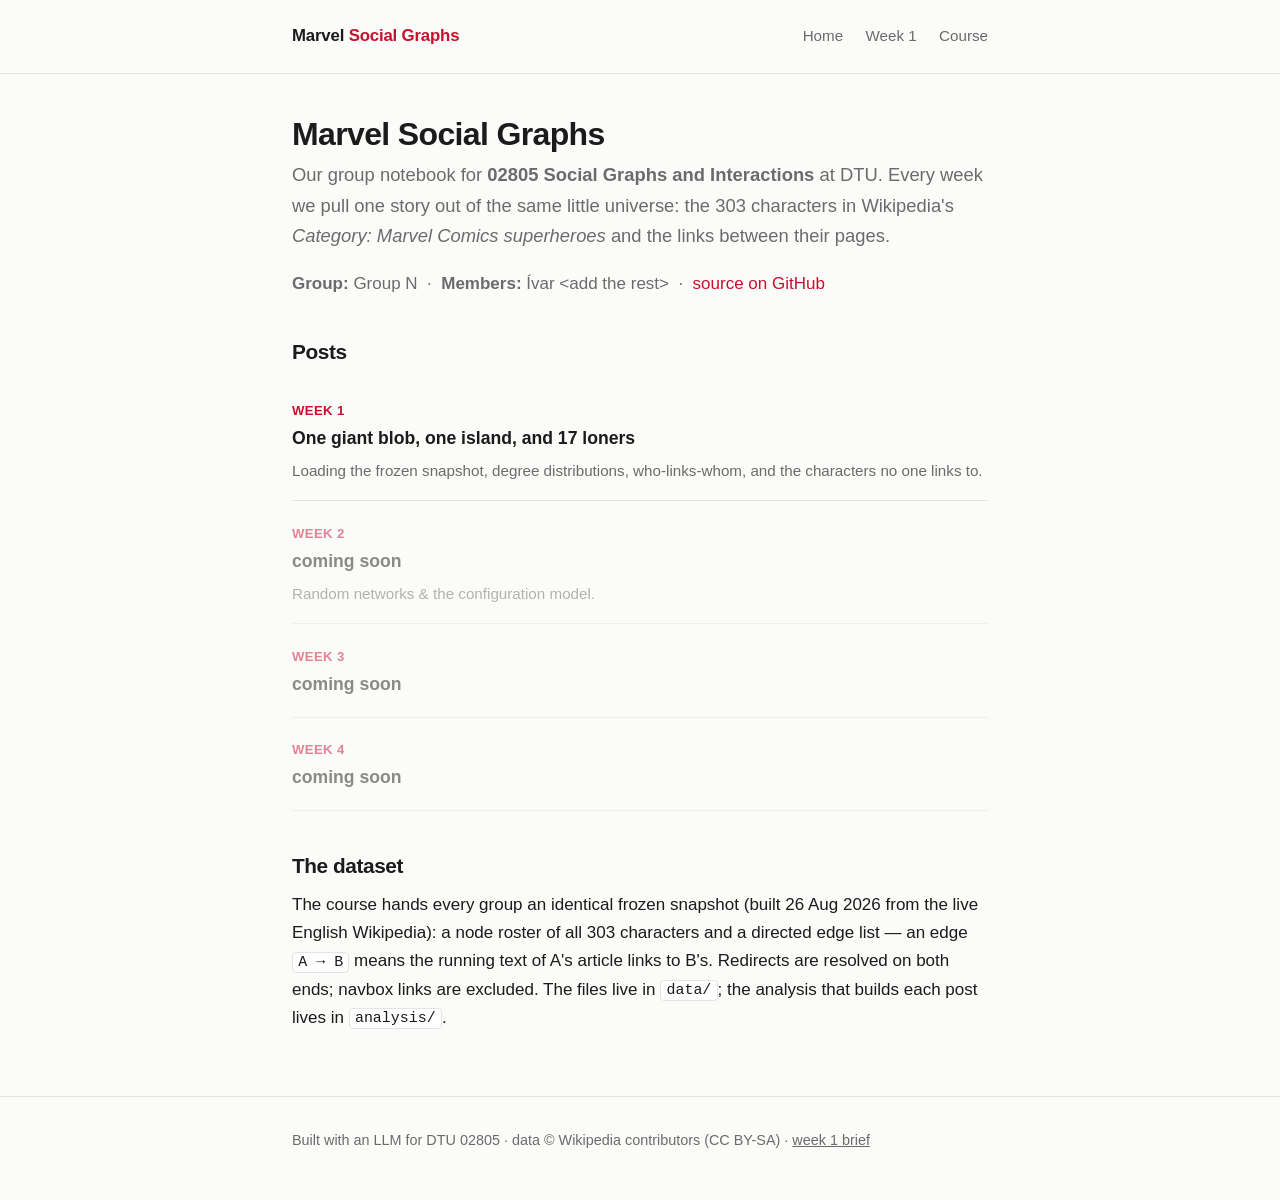
==== index.html @ 3dbd542e "Week 1: bootstrap the group site + first post Static site (plain HTML/CSS, .nojekyll) for DTU 02805." ====
<!doctype html>
<html lang="en">
<head>
<meta charset="utf-8">
<meta name="viewport" content="width=device-width, initial-scale=1">
<title>Marvel Social Graphs — 02805</title>
<meta name="description" content="A group notebook for DTU 02805 Social Graphs and Interactions — mining the Marvel Wikipedia network, one week at a time.">
<link rel="stylesheet" href="assets/style.css">
</head>
<body>

<!-- ===================== EDIT THIS BLOCK ===================== -->
<!-- Put your real group name and members here. It shows on every page via the header brand + the box below. -->
<header class="site">
  <div class="wrap">
    <a class="brand" href="index.html">Marvel <span>Social Graphs</span></a>
    <nav>
      <a href="index.html">Home</a>
      <a href="posts/week1.html">Week 1</a>
      <a href="https://sunelehmann.com/socialgraphs2026-web/">Course</a>
    </nav>
  </div>
</header>

<main class="wrap">
  <h1>Marvel Social Graphs</h1>
  <p class="lede">Our group notebook for <strong>02805 Social Graphs and Interactions</strong> at DTU.
  Every week we pull one story out of the same little universe: the 303 characters in Wikipedia's
  <em>Category: Marvel Comics superheroes</em> and the links between their pages.</p>

  <p class="muted">
    <strong>Group:</strong> Group N &nbsp;·&nbsp;
    <strong>Members:</strong> Ívar &lt;add the rest&gt; &nbsp;·&nbsp;
    <a href="https://github.com/ivarandri/marvel-social-graphs">source on GitHub</a>
  </p>
  <!-- ========================================================= -->

  <h2>Posts</h2>
  <ul class="posts">
    <li>
      <span class="wk">Week 1</span><br>
      <a href="posts/week1.html">One giant blob, one island, and 17 loners</a>
      <p>Loading the frozen snapshot, degree distributions, who-links-whom, and the characters no one links to.</p>
    </li>
    <li class="todo"><span class="wk">Week 2</span><br><a href="#">coming soon</a><p>Random networks &amp; the configuration model.</p></li>
    <li class="todo"><span class="wk">Week 3</span><br><a href="#">coming soon</a></li>
    <li class="todo"><span class="wk">Week 4</span><br><a href="#">coming soon</a></li>
  </ul>

  <h2>The dataset</h2>
  <p>The course hands every group an identical frozen snapshot (built 26 Aug 2026 from the live English
  Wikipedia): a node roster of all 303 characters and a directed edge list — an edge <code>A&nbsp;→&nbsp;B</code>
  means the running text of A's article links to B's. Redirects are resolved on both ends; navbox links are
  excluded. The files live in <code>data/</code>; the analysis that builds each post lives in <code>analysis/</code>.</p>
</main>

<footer class="site">
  <div class="wrap">
    Built with an LLM for DTU 02805 · data © Wikipedia contributors (CC BY-SA) ·
    <a href="https://sunelehmann.com/socialgraphs2026-web/weeks/week1.html">week 1 brief</a>
  </div>
</footer>

</body>
</html>
---- assets/style.css ----
/* marvel-social-graphs — clean/minimal, light + dark aware */
:root {
  --bg: #fbfbf9;
  --fg: #1b1b1b;
  --muted: #6b6b6b;
  --rule: #e6e4df;
  --accent: #c8102e;          /* Marvel-ish red, used sparingly */
  --card: #ffffff;
  --maxw: 46rem;
}
@media (prefers-color-scheme: dark) {
  :root {
    --bg: #16171a;
    --fg: #e9e9e7;
    --muted: #9a9a98;
    --rule: #2c2e33;
    --accent: #ff5a6a;
    --card: #1d1f23;
  }
}

* { box-sizing: border-box; }
html { -webkit-text-size-adjust: 100%; }
body {
  margin: 0;
  background: var(--bg);
  color: var(--fg);
  font: 17px/1.65 -apple-system, BlinkMacSystemFont, "Segoe UI", Roboto, Helvetica, Arial, sans-serif;
}
.wrap { max-width: var(--maxw); margin: 0 auto; padding: 0 1.25rem; }

/* header / nav */
header.site {
  border-bottom: 1px solid var(--rule);
  padding: 1.4rem 0;
  margin-bottom: 2.5rem;
}
header.site .wrap { display: flex; align-items: baseline; justify-content: space-between; gap: 1rem; flex-wrap: wrap; }
header.site a.brand {
  font-weight: 700; font-size: 1.05rem; letter-spacing: -0.01em;
  color: var(--fg); text-decoration: none;
}
header.site a.brand span { color: var(--accent); }
header.site nav a { color: var(--muted); text-decoration: none; margin-left: 1.1rem; font-size: 0.95rem; }
header.site nav a:hover { color: var(--fg); }

/* type */
h1, h2, h3 { line-height: 1.25; letter-spacing: -0.02em; }
h1 { font-size: 2rem; margin: 0 0 0.4rem; }
h2 { font-size: 1.3rem; margin: 2.6rem 0 0.8rem; }
h3 { font-size: 1.05rem; margin: 2rem 0 0.5rem; }
p, ul, ol { margin: 0 0 1.15rem; }
a { color: var(--accent); text-decoration: none; }
a:hover { text-decoration: underline; }
small, .muted { color: var(--muted); }
.lede { font-size: 1.15rem; color: var(--muted); }
hr { border: 0; border-top: 1px solid var(--rule); margin: 2.5rem 0; }
code { font: 0.88em ui-monospace, SFMono-Regular, Menlo, Consolas, monospace;
  background: var(--card); border: 1px solid var(--rule); border-radius: 4px; padding: 0.1em 0.35em; }
pre { background: var(--card); border: 1px solid var(--rule); border-radius: 8px;
  padding: 0.9rem 1rem; overflow-x: auto; font-size: 0.85rem; line-height: 1.5; }
pre code { background: none; border: 0; padding: 0; }
blockquote { margin: 1.5rem 0; padding: 0.2rem 0 0.2rem 1rem; border-left: 3px solid var(--accent); color: var(--muted); }

/* figures */
figure { margin: 2rem 0; }
figure img { display: block; width: 100%; height: auto; border: 1px solid var(--rule); border-radius: 8px; background: #fff; }
figcaption { color: var(--muted); font-size: 0.9rem; margin-top: 0.55rem; }

/* tables */
.table-wrap { overflow-x: auto; margin: 1.5rem 0; }
table { border-collapse: collapse; width: 100%; font-size: 0.93rem; }
th, td { text-align: left; padding: 0.5rem 0.75rem; border-bottom: 1px solid var(--rule); }
th { font-weight: 600; }
td.num, th.num { text-align: right; font-variant-numeric: tabular-nums; }

/* post list on the landing page */
ul.posts { list-style: none; padding: 0; }
ul.posts li { padding: 1.1rem 0; border-bottom: 1px solid var(--rule); }
ul.posts li.todo { opacity: 0.5; }
ul.posts .wk { color: var(--accent); font-weight: 700; font-size: 0.82rem; letter-spacing: 0.03em; text-transform: uppercase; }
ul.posts a { color: var(--fg); font-weight: 600; font-size: 1.1rem; }
ul.posts p { margin: 0.3rem 0 0; color: var(--muted); font-size: 0.95rem; }

/* meta line on posts */
.post-meta { color: var(--muted); font-size: 0.9rem; margin-bottom: 2rem; }

footer.site { border-top: 1px solid var(--rule); margin-top: 4rem; padding: 2rem 0 3rem; color: var(--muted); font-size: 0.9rem; }
footer.site a { color: var(--muted); text-decoration: underline; }
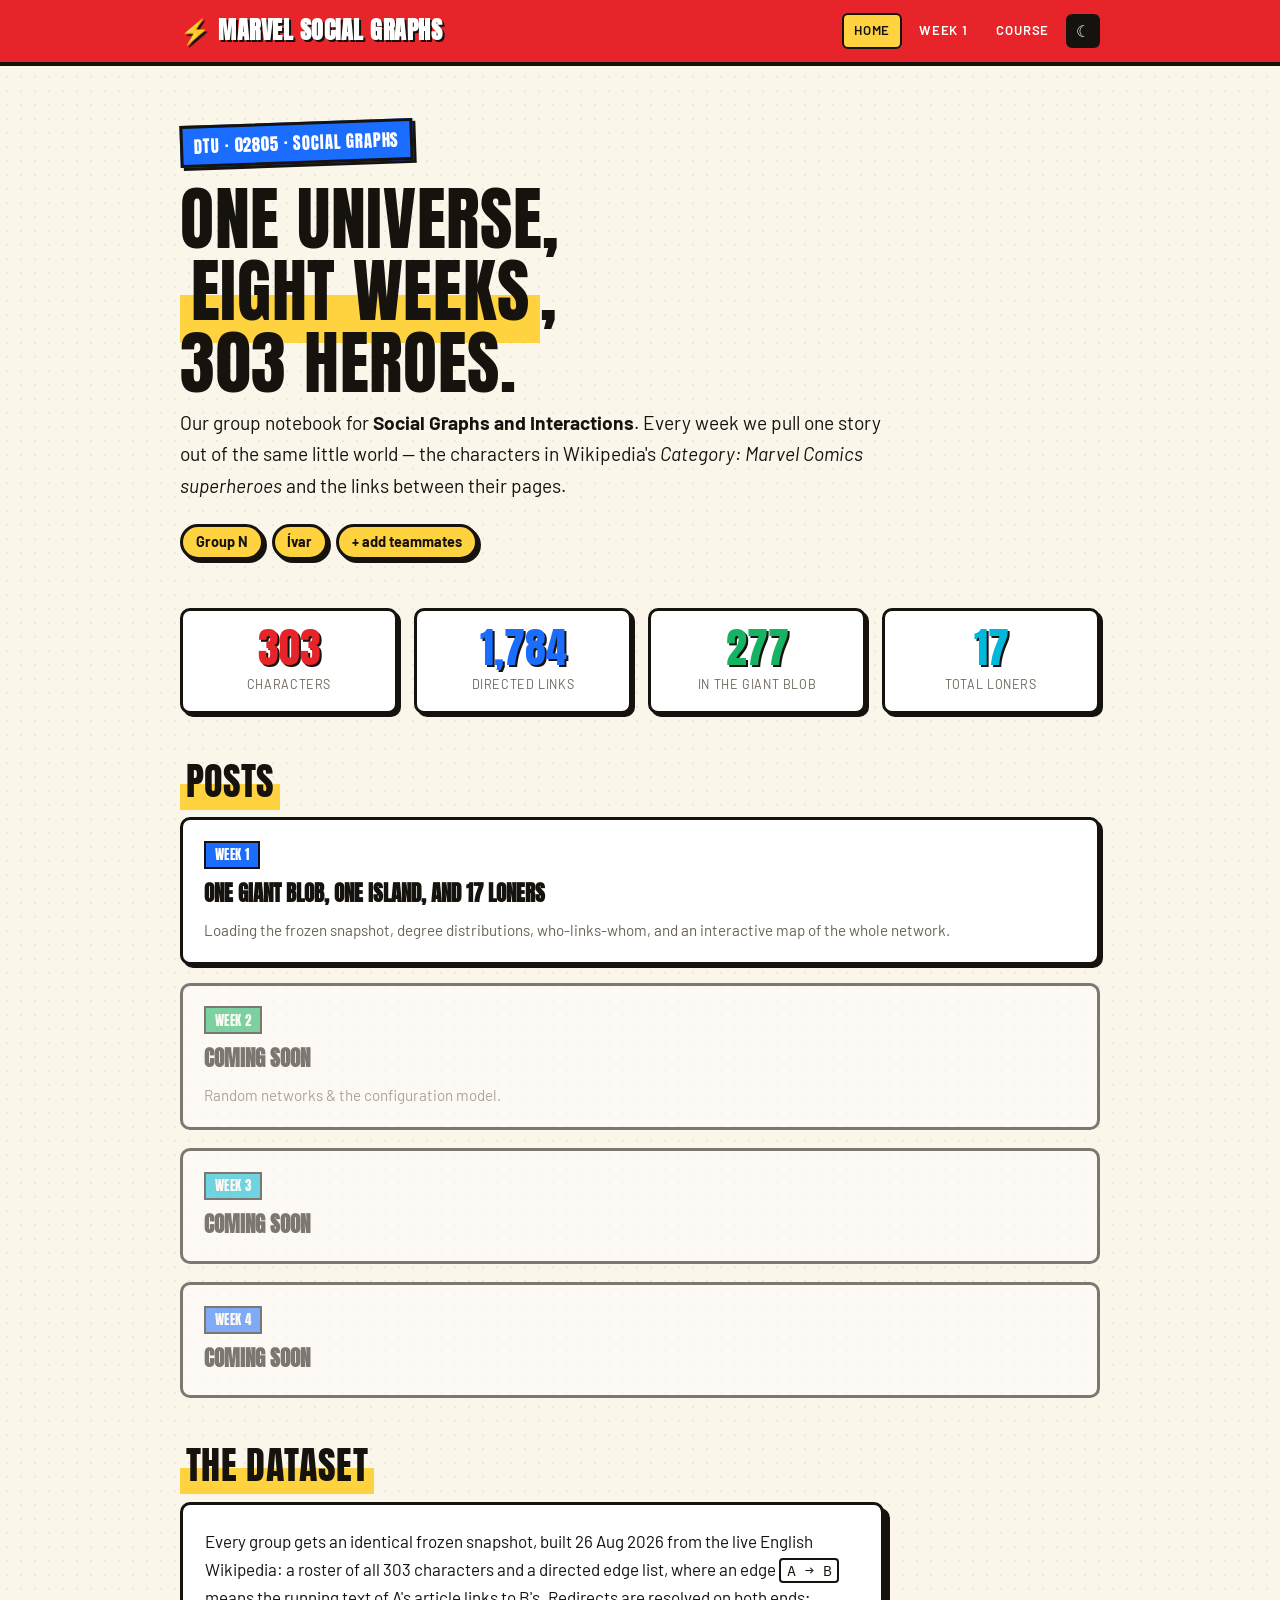
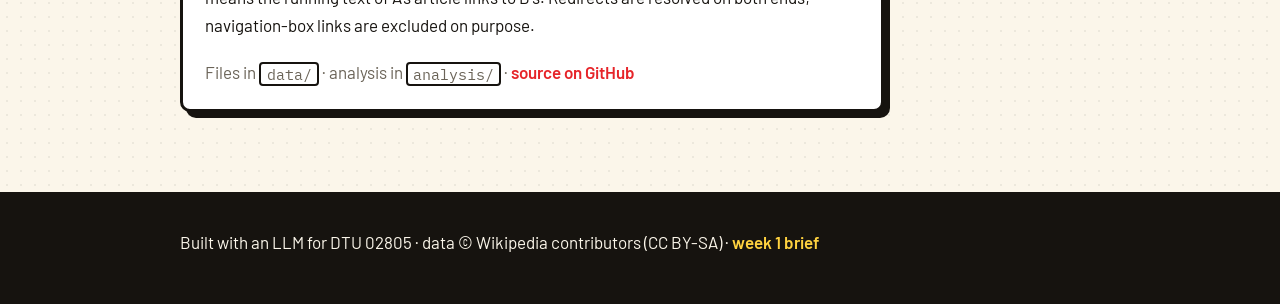
==== commit 19b9de8a: "Redesign: comic-pop theme + interactive network explorer - new style.css: bold display type (Anton)," ====
--- a/index.html
+++ b/index.html
@@ -5,61 +5,88 @@
 <meta name="viewport" content="width=device-width, initial-scale=1">
 <title>Marvel Social Graphs — 02805</title>
 <meta name="description" content="A group notebook for DTU 02805 Social Graphs and Interactions — mining the Marvel Wikipedia network, one week at a time.">
+<meta name="color-scheme" content="light dark">
+<link rel="preconnect" href="https://fonts.googleapis.com">
+<link rel="preconnect" href="https://fonts.gstatic.com" crossorigin>
+<link href="https://fonts.googleapis.com/css2?family=Anton&family=Barlow:wght@400;600;700&family=Barlow+Condensed:wght@600;700&family=IBM+Plex+Mono:wght@400;600&display=swap" rel="stylesheet">
 <link rel="stylesheet" href="assets/style.css">
 </head>
 <body>
 
-<!-- ===================== EDIT THIS BLOCK ===================== -->
-<!-- Put your real group name and members here. It shows on every page via the header brand + the box below. -->
 <header class="site">
   <div class="wrap">
-    <a class="brand" href="index.html">Marvel <span>Social Graphs</span></a>
+    <a class="brand" href="index.html"><span class="bolt">⚡</span>Marvel Social Graphs</a>
     <nav>
-      <a href="index.html">Home</a>
-      <a href="posts/week1.html">Week 1</a>
-      <a href="https://sunelehmann.com/socialgraphs2026-web/">Course</a>
+      <a href="index.html" class="active">Home</a>
+      <a href="posts/week1.html">Week&nbsp;1</a>
+      <a href="https://sunelehmann.com/socialgraphs2026-web/" target="_blank" rel="noopener">Course</a>
+      <button id="themeToggle" type="button">☾</button>
     </nav>
   </div>
 </header>
 
 <main class="wrap">
-  <h1>Marvel Social Graphs</h1>
-  <p class="lede">Our group notebook for <strong>02805 Social Graphs and Interactions</strong> at DTU.
-  Every week we pull one story out of the same little universe: the 303 characters in Wikipedia's
-  <em>Category: Marvel Comics superheroes</em> and the links between their pages.</p>
 
-  <p class="muted">
-    <strong>Group:</strong> Group N &nbsp;·&nbsp;
-    <strong>Members:</strong> Ívar &lt;add the rest&gt; &nbsp;·&nbsp;
-    <a href="https://github.com/ivarandri/marvel-social-graphs">source on GitHub</a>
-  </p>
-  <!-- ========================================================= -->
+  <section class="hero reveal">
+    <span class="kicker">DTU · 02805 · Social Graphs</span>
+    <h1>One universe,<br><span class="mark">eight weeks</span>,<br>303 heroes.</h1>
+    <p class="lede narrow">Our group notebook for <strong>Social Graphs and Interactions</strong>. Every
+    week we pull one story out of the same little world — the characters in Wikipedia's
+    <em>Category: Marvel Comics superheroes</em> and the links between their pages.</p>
 
-  <h2>Posts</h2>
-  <ul class="posts">
-    <li>
-      <span class="wk">Week 1</span><br>
-      <a href="posts/week1.html">One giant blob, one island, and 17 loners</a>
-      <p>Loading the frozen snapshot, degree distributions, who-links-whom, and the characters no one links to.</p>
-    </li>
-    <li class="todo"><span class="wk">Week 2</span><br><a href="#">coming soon</a><p>Random networks &amp; the configuration model.</p></li>
-    <li class="todo"><span class="wk">Week 3</span><br><a href="#">coming soon</a></li>
-    <li class="todo"><span class="wk">Week 4</span><br><a href="#">coming soon</a></li>
-  </ul>
+    <!-- ===== EDIT: group name + members ===== -->
+    <div class="members">
+      <span class="who">Group N</span>
+      <span class="who">Ívar</span>
+      <span class="who">+ add teammates</span>
+    </div>
+    <!-- ====================================== -->
+  </section>
 
-  <h2>The dataset</h2>
-  <p>The course hands every group an identical frozen snapshot (built 26 Aug 2026 from the live English
-  Wikipedia): a node roster of all 303 characters and a directed edge list — an edge <code>A&nbsp;→&nbsp;B</code>
-  means the running text of A's article links to B's. Redirects are resolved on both ends; navbox links are
-  excluded. The files live in <code>data/</code>; the analysis that builds each post lives in <code>analysis/</code>.</p>
+  <section class="reveal">
+    <div class="stats">
+      <div class="stat"><div class="num" data-count="303">0</div><div class="label">characters</div></div>
+      <div class="stat"><div class="num" data-count="1784">0</div><div class="label">directed links</div></div>
+      <div class="stat"><div class="num" data-count="277">0</div><div class="label">in the giant blob</div></div>
+      <div class="stat"><div class="num" data-count="17">0</div><div class="label">total loners</div></div>
+    </div>
+  </section>
+
+  <section class="reveal">
+    <h2><span class="mark">Posts</span></h2>
+    <ul class="posts">
+      <li>
+        <span class="wk">Week 1</span>
+        <a class="title" href="posts/week1.html">One giant blob, one island, and 17 loners</a>
+        <p>Loading the frozen snapshot, degree distributions, who-links-whom, and an interactive map of the whole network.</p>
+      </li>
+      <li class="todo"><span class="wk">Week 2</span><a class="title" href="#">Coming soon</a><p>Random networks &amp; the configuration model.</p></li>
+      <li class="todo"><span class="wk">Week 3</span><a class="title" href="#">Coming soon</a></li>
+      <li class="todo"><span class="wk">Week 4</span><a class="title" href="#">Coming soon</a></li>
+    </ul>
+  </section>
+
+  <section class="reveal">
+    <h2><span class="mark">The dataset</span></h2>
+    <div class="panel narrow">
+      <p>Every group gets an identical frozen snapshot, built 26 Aug 2026 from the live English
+      Wikipedia: a roster of all 303 characters and a directed edge list, where an edge
+      <code>A&nbsp;→&nbsp;B</code> means the running text of A's article links to B's. Redirects are
+      resolved on both ends; navigation-box links are excluded on purpose.</p>
+      <p class="muted" style="margin:0">Files in <code>data/</code> · analysis in <code>analysis/</code> ·
+      <a href="https://github.com/ivarandri/marvel-social-graphs" target="_blank" rel="noopener">source on GitHub</a></p>
+    </div>
+  </section>
+
 </main>
 
 <footer class="site">
   <div class="wrap">
     Built with an LLM for DTU 02805 · data © Wikipedia contributors (CC BY-SA) ·
-    <a href="https://sunelehmann.com/socialgraphs2026-web/weeks/week1.html">week 1 brief</a>
+    <a href="https://sunelehmann.com/socialgraphs2026-web/weeks/week1.html" target="_blank" rel="noopener">week 1 brief</a>
   </div>
 </footer>
 
+<script src="assets/app.js" defer></script>
 </body>
 </html>
--- a/assets/style.css
+++ b/assets/style.css
@@ -1,89 +1,281 @@
-/* marvel-social-graphs — clean/minimal, light + dark aware */
+/* ============================================================
+   Marvel Social Graphs — "comic pop" theme
+   plain CSS, no build. light + dark. GitHub Pages friendly.
+   ============================================================ */
+
 :root {
-  --bg: #fbfbf9;
-  --fg: #1b1b1b;
-  --muted: #6b6b6b;
-  --rule: #e6e4df;
-  --accent: #c8102e;          /* Marvel-ish red, used sparingly */
-  --card: #ffffff;
-  --maxw: 46rem;
-}
-@media (prefers-color-scheme: dark) {
-  :root {
-    --bg: #16171a;
-    --fg: #e9e9e7;
-    --muted: #9a9a98;
-    --rule: #2c2e33;
-    --accent: #ff5a6a;
-    --card: #1d1f23;
-  }
+  --red:    #e62429;
+  --red-dk: #b3141a;
+  --blue:   #1a6dff;
+  --cyan:   #00b8d9;
+  --yellow: #ffd23f;
+  --green:  #16b364;
+
+  --ink:    #16130f;
+  --paper:  #fbf6ea;
+  --panel:  #ffffff;
+  --muted:  #6a6357;
+  --rule:   #16130f;
+
+  --shadow: 6px 6px 0 var(--ink);
+  --shadow-sm: 3px 3px 0 var(--ink);
+  --maxw: 60rem;
+  --halftone: radial-gradient(var(--dot, rgba(0,0,0,.06)) 1.1px, transparent 1.2px);
+}
+
+[data-theme="dark"] {
+  --ink:    #f4efe3;
+  --paper:  #12121a;
+  --panel:  #1c1c27;
+  --muted:  #a49f93;
+  --rule:   #3a3a49;
+  --red:    #ff4d54;
+  --yellow: #ffd85e;
+  --shadow: 6px 6px 0 #000;
+  --shadow-sm: 3px 3px 0 #000;
+  --dot: rgba(255,255,255,.05);
 }
 
 * { box-sizing: border-box; }
-html { -webkit-text-size-adjust: 100%; }
+html { scroll-behavior: smooth; -webkit-text-size-adjust: 100%; }
 body {
   margin: 0;
-  background: var(--bg);
-  color: var(--fg);
-  font: 17px/1.65 -apple-system, BlinkMacSystemFont, "Segoe UI", Roboto, Helvetica, Arial, sans-serif;
+  background-color: var(--paper);
+  background-image: var(--halftone);
+  background-size: 14px 14px;
+  color: var(--ink);
+  font: 17px/1.65 "Barlow", -apple-system, BlinkMacSystemFont, "Segoe UI", Roboto, sans-serif;
 }
 .wrap { max-width: var(--maxw); margin: 0 auto; padding: 0 1.25rem; }
-
-/* header / nav */
+.narrow { max-width: 44rem; }
+
+/* ---------- type ---------- */
+h1, h2, h3, .display {
+  font-family: "Anton", "Barlow Condensed", Impact, sans-serif;
+  font-weight: 400;
+  letter-spacing: .01em;
+  line-height: 1.02;
+  text-transform: uppercase;
+}
+h1 { font-size: clamp(2.6rem, 7vw, 4.4rem); margin: 0 0 .5rem; }
+h2 { font-size: clamp(1.7rem, 4vw, 2.4rem); margin: 3rem 0 1rem; }
+h3 { font-size: 1.25rem; margin: 2rem 0 .5rem; letter-spacing: .02em; }
+h2 .mark, h1 .mark {
+  background: linear-gradient(180deg, transparent 55%, var(--yellow) 55%);
+  padding: 0 .15em;
+}
+p, ul, ol { margin: 0 0 1.2rem; }
+a { color: var(--red); text-decoration: none; font-weight: 600; }
+a:hover { text-decoration: underline; text-underline-offset: 3px; }
+.lede { font-size: 1.2rem; }
+.muted { color: var(--muted); }
+strong { font-weight: 700; }
+hr { border: 0; border-top: 3px solid var(--rule); margin: 3rem 0; }
+
+code {
+  font: .86em "IBM Plex Mono", ui-monospace, Menlo, monospace;
+  background: var(--panel); border: 2px solid var(--rule);
+  border-radius: 4px; padding: .05em .35em;
+}
+pre {
+  background: var(--panel); border: 3px solid var(--rule); border-radius: 8px;
+  box-shadow: var(--shadow-sm);
+  padding: 1rem 1.1rem; overflow-x: auto; font-size: .84rem; line-height: 1.55;
+  margin: 1.6rem 0;
+}
+pre code { background: none; border: 0; padding: 0; }
+
+blockquote {
+  margin: 1.6rem 0; padding: .8rem 1.1rem;
+  background: var(--panel); border: 3px solid var(--rule);
+  border-left-width: 10px; border-left-color: var(--red);
+  box-shadow: var(--shadow-sm);
+}
+
+/* ---------- header / nav ---------- */
 header.site {
-  border-bottom: 1px solid var(--rule);
-  padding: 1.4rem 0;
-  margin-bottom: 2.5rem;
-}
-header.site .wrap { display: flex; align-items: baseline; justify-content: space-between; gap: 1rem; flex-wrap: wrap; }
-header.site a.brand {
-  font-weight: 700; font-size: 1.05rem; letter-spacing: -0.01em;
-  color: var(--fg); text-decoration: none;
-}
-header.site a.brand span { color: var(--accent); }
-header.site nav a { color: var(--muted); text-decoration: none; margin-left: 1.1rem; font-size: 0.95rem; }
-header.site nav a:hover { color: var(--fg); }
-
-/* type */
-h1, h2, h3 { line-height: 1.25; letter-spacing: -0.02em; }
-h1 { font-size: 2rem; margin: 0 0 0.4rem; }
-h2 { font-size: 1.3rem; margin: 2.6rem 0 0.8rem; }
-h3 { font-size: 1.05rem; margin: 2rem 0 0.5rem; }
-p, ul, ol { margin: 0 0 1.15rem; }
-a { color: var(--accent); text-decoration: none; }
-a:hover { text-decoration: underline; }
-small, .muted { color: var(--muted); }
-.lede { font-size: 1.15rem; color: var(--muted); }
-hr { border: 0; border-top: 1px solid var(--rule); margin: 2.5rem 0; }
-code { font: 0.88em ui-monospace, SFMono-Regular, Menlo, Consolas, monospace;
-  background: var(--card); border: 1px solid var(--rule); border-radius: 4px; padding: 0.1em 0.35em; }
-pre { background: var(--card); border: 1px solid var(--rule); border-radius: 8px;
-  padding: 0.9rem 1rem; overflow-x: auto; font-size: 0.85rem; line-height: 1.5; }
-pre code { background: none; border: 0; padding: 0; }
-blockquote { margin: 1.5rem 0; padding: 0.2rem 0 0.2rem 1rem; border-left: 3px solid var(--accent); color: var(--muted); }
-
-/* figures */
-figure { margin: 2rem 0; }
-figure img { display: block; width: 100%; height: auto; border: 1px solid var(--rule); border-radius: 8px; background: #fff; }
-figcaption { color: var(--muted); font-size: 0.9rem; margin-top: 0.55rem; }
-
-/* tables */
-.table-wrap { overflow-x: auto; margin: 1.5rem 0; }
-table { border-collapse: collapse; width: 100%; font-size: 0.93rem; }
-th, td { text-align: left; padding: 0.5rem 0.75rem; border-bottom: 1px solid var(--rule); }
-th { font-weight: 600; }
+  position: sticky; top: 0; z-index: 50;
+  background: var(--red);
+  border-bottom: 4px solid var(--ink);
+}
+header.site .wrap {
+  display: flex; align-items: center; justify-content: space-between;
+  gap: 1rem; padding-top: .7rem; padding-bottom: .7rem;
+}
+a.brand {
+  font-family: "Anton", Impact, sans-serif; text-transform: uppercase;
+  font-size: 1.5rem; color: #fff; letter-spacing: .02em;
+  text-shadow: 2px 2px 0 var(--ink);
+  display: inline-flex; align-items: center; gap: .5rem;
+}
+a.brand:hover { text-decoration: none; }
+a.brand .bolt { color: var(--yellow); }
+header.site nav { display: flex; align-items: center; gap: .35rem; flex-wrap: wrap; }
+header.site nav a {
+  color: #fff; font-size: .82rem; text-transform: uppercase; letter-spacing: .06em;
+  padding: .35rem .6rem; border: 2px solid transparent; border-radius: 6px;
+}
+header.site nav a:hover { border-color: #fff; text-decoration: none; }
+header.site nav a.active { background: var(--yellow); color: var(--ink); border-color: var(--ink); }
+
+#themeToggle {
+  font: inherit; cursor: pointer; background: var(--ink); color: #fff;
+  border: 2px solid var(--ink); border-radius: 6px; width: 2.1rem; height: 2.1rem;
+  display: grid; place-items: center; font-size: 1rem;
+}
+#themeToggle:hover { background: var(--yellow); color: var(--ink); }
+
+/* ---------- hero ---------- */
+.hero { padding: 3.5rem 0 1rem; }
+.hero .kicker {
+  display: inline-block; background: var(--blue); color: #fff;
+  font-family: "Anton", sans-serif; text-transform: uppercase; letter-spacing: .05em;
+  padding: .25rem .7rem; border: 3px solid var(--ink); box-shadow: var(--shadow-sm);
+  transform: rotate(-2deg); margin-bottom: 1.2rem;
+}
+
+/* ---------- panels / cards ---------- */
+.panel {
+  background: var(--panel); border: 3px solid var(--rule); border-radius: 10px;
+  box-shadow: var(--shadow); padding: 1.4rem;
+}
+
+/* ---------- stat counters ---------- */
+.stats {
+  display: grid; grid-template-columns: repeat(auto-fit, minmax(9rem, 1fr));
+  gap: 1rem; margin: 2rem 0 1rem;
+}
+.stat {
+  background: var(--panel); border: 3px solid var(--rule); border-radius: 10px;
+  box-shadow: var(--shadow-sm); padding: 1rem 1.1rem; text-align: center;
+}
+.stat:nth-child(4n+1) { --a: var(--red); }
+.stat:nth-child(4n+2) { --a: var(--blue); }
+.stat:nth-child(4n+3) { --a: var(--green); }
+.stat:nth-child(4n+4) { --a: var(--cyan); }
+.stat .num {
+  font-family: "Anton", sans-serif; font-size: 2.6rem; line-height: 1;
+  color: var(--a); text-shadow: 2px 2px 0 var(--ink);
+}
+.stat .label { font-size: .78rem; text-transform: uppercase; letter-spacing: .05em; color: var(--muted); margin-top: .35rem; }
+
+/* ---------- buttons / toggles ---------- */
+.btn, .chip {
+  font: inherit; font-weight: 700; cursor: pointer;
+  background: var(--panel); color: var(--ink);
+  border: 3px solid var(--rule); border-radius: 8px;
+  padding: .4rem .8rem; box-shadow: var(--shadow-sm);
+  transition: transform .06s ease, box-shadow .06s ease;
+}
+.btn:hover, .chip:hover { text-decoration: none; }
+.btn:active, .chip:active { transform: translate(3px,3px); box-shadow: 0 0 0 var(--ink); }
+.chip.on { background: var(--yellow); }
+.chip[data-comp="0"].on { background: #cfe0ff; }
+.chip[data-comp="1"].on { background: #ffd0d0; }
+.chip[data-comp="2"].on { background: var(--yellow); }
+.controls { display: flex; flex-wrap: wrap; gap: .5rem; align-items: center; margin: 1rem 0; }
+
+/* ---------- interactive network ---------- */
+.net-wrap {
+  position: relative; background: var(--panel);
+  border: 3px solid var(--rule); border-radius: 10px; box-shadow: var(--shadow);
+  overflow: hidden; margin: 1.2rem 0;
+}
+#net { display: block; width: 100%; height: 30rem; touch-action: none; cursor: grab; }
+#net:active { cursor: grabbing; }
+#net line { stroke: var(--muted); stroke-opacity: .25; }
+#net circle { stroke: var(--ink); stroke-width: 1.5; cursor: pointer; }
+#net .lbl { font: 700 11px "Barlow", sans-serif; fill: var(--ink); paint-order: stroke; stroke: var(--paper); stroke-width: 3px; pointer-events: none; }
+#net.dim circle { opacity: .12; }
+#net.dim line { stroke-opacity: .04; }
+#net circle.hot, #net.dim circle.hot { opacity: 1; }
+#net line.hot { stroke: var(--red); stroke-opacity: .9; stroke-width: 2; }
+
+.net-search {
+  position: absolute; top: .7rem; left: .7rem; right: .7rem;
+  display: flex; gap: .5rem; flex-wrap: wrap;
+}
+.net-search input {
+  font: inherit; padding: .45rem .7rem; border: 3px solid var(--rule); border-radius: 8px;
+  background: var(--paper); color: var(--ink); box-shadow: var(--shadow-sm); flex: 1; min-width: 12rem;
+}
+.node-card {
+  position: absolute; right: .7rem; bottom: .7rem; width: min(20rem, 70%);
+  background: var(--paper); border: 3px solid var(--rule); border-radius: 10px;
+  box-shadow: var(--shadow-sm); padding: .9rem 1rem; font-size: .9rem;
+}
+.node-card h4 { font-family: "Anton", sans-serif; text-transform: uppercase; margin: 0 0 .3rem; font-size: 1.1rem; }
+.node-card .kv { display: flex; gap: 1rem; margin: .2rem 0; }
+.node-card .kv b { color: var(--red); }
+.node-card button.x { float: right; border: 0; background: none; font-size: 1.1rem; cursor: pointer; color: var(--muted); }
+
+/* ---------- figures ---------- */
+figure { margin: 2.2rem 0; }
+figure img {
+  display: block; width: 100%; height: auto;
+  border: 3px solid var(--rule); border-radius: 10px; box-shadow: var(--shadow);
+  background: #fff;
+}
+figcaption { color: var(--muted); font-size: .9rem; margin-top: .6rem; }
+
+/* ---------- tables ---------- */
+.table-wrap { overflow-x: auto; margin: 1.5rem 0; border: 3px solid var(--rule); border-radius: 10px; box-shadow: var(--shadow-sm); }
+table { border-collapse: collapse; width: 100%; font-size: .93rem; background: var(--panel); }
+th, td { text-align: left; padding: .55rem .8rem; border-bottom: 2px solid var(--rule); }
+thead th {
+  background: var(--ink); color: var(--paper); text-transform: uppercase;
+  font-size: .74rem; letter-spacing: .05em; position: sticky; top: 0;
+}
+th.sortable { cursor: pointer; user-select: none; }
+th.sortable:hover { background: var(--red); }
+th.sortable[aria-sort="descending"]::after { content: " ▾"; }
+th.sortable[aria-sort="ascending"]::after { content: " ▴"; }
 td.num, th.num { text-align: right; font-variant-numeric: tabular-nums; }
-
-/* post list on the landing page */
-ul.posts { list-style: none; padding: 0; }
-ul.posts li { padding: 1.1rem 0; border-bottom: 1px solid var(--rule); }
-ul.posts li.todo { opacity: 0.5; }
-ul.posts .wk { color: var(--accent); font-weight: 700; font-size: 0.82rem; letter-spacing: 0.03em; text-transform: uppercase; }
-ul.posts a { color: var(--fg); font-weight: 600; font-size: 1.1rem; }
-ul.posts p { margin: 0.3rem 0 0; color: var(--muted); font-size: 0.95rem; }
-
-/* meta line on posts */
-.post-meta { color: var(--muted); font-size: 0.9rem; margin-bottom: 2rem; }
-
-footer.site { border-top: 1px solid var(--rule); margin-top: 4rem; padding: 2rem 0 3rem; color: var(--muted); font-size: 0.9rem; }
-footer.site a { color: var(--muted); text-decoration: underline; }
+tbody tr:hover { background: color-mix(in srgb, var(--yellow) 30%, transparent); }
+
+/* ---------- post list ---------- */
+ul.posts { list-style: none; padding: 0; display: grid; gap: 1.1rem; }
+ul.posts li {
+  background: var(--panel); border: 3px solid var(--rule); border-radius: 10px;
+  box-shadow: var(--shadow-sm); padding: 1.2rem 1.3rem;
+  transition: transform .08s ease, box-shadow .08s ease;
+}
+ul.posts li:hover { transform: translate(-2px,-2px); box-shadow: var(--shadow); }
+ul.posts li.todo { opacity: .55; box-shadow: none; }
+ul.posts .wk {
+  display: inline-block; background: var(--blue); color: #fff;
+  font-family: "Anton", sans-serif; padding: .1rem .55rem; border: 2px solid var(--ink);
+  text-transform: uppercase; font-size: .8rem; letter-spacing: .04em; margin-bottom: .5rem;
+}
+ul.posts li:nth-child(3n+2) .wk { background: var(--green); }
+ul.posts li:nth-child(3n+3) .wk { background: var(--cyan); }
+ul.posts a.title { color: var(--ink); font-family: "Anton", sans-serif; font-size: 1.3rem; text-transform: uppercase; display: block; }
+ul.posts a.title:hover { color: var(--red); text-decoration: none; }
+ul.posts p { margin: .4rem 0 0; color: var(--muted); font-size: .95rem; }
+
+/* ---------- meta / members ---------- */
+.members {
+  display: flex; flex-wrap: wrap; gap: .5rem; margin: 1.4rem 0 0;
+}
+.members .who {
+  background: var(--yellow); color: var(--ink); border: 3px solid var(--ink);
+  border-radius: 999px; padding: .2rem .8rem; font-weight: 700; font-size: .9rem;
+  box-shadow: var(--shadow-sm);
+}
+.post-meta { color: var(--muted); font-size: .95rem; margin: 0 0 2rem; }
+.post-meta .tag { background: var(--ink); color: var(--paper); padding: .1rem .5rem; border-radius: 4px; font-weight: 700; }
+
+/* ---------- reveal on scroll (only when JS runs) ---------- */
+.js .reveal { opacity: 0; transform: translateY(18px); transition: opacity .5s ease, transform .5s ease; }
+.js .reveal.in { opacity: 1; transform: none; }
+@media (prefers-reduced-motion: reduce) {
+  .js .reveal { opacity: 1; transform: none; transition: none; }
+  html { scroll-behavior: auto; }
+}
+
+/* ---------- footer ---------- */
+footer.site {
+  border-top: 4px solid var(--ink); margin-top: 5rem; padding: 2rem 0 3rem;
+  background: var(--ink); color: var(--paper);
+}
+footer.site a { color: var(--yellow); }
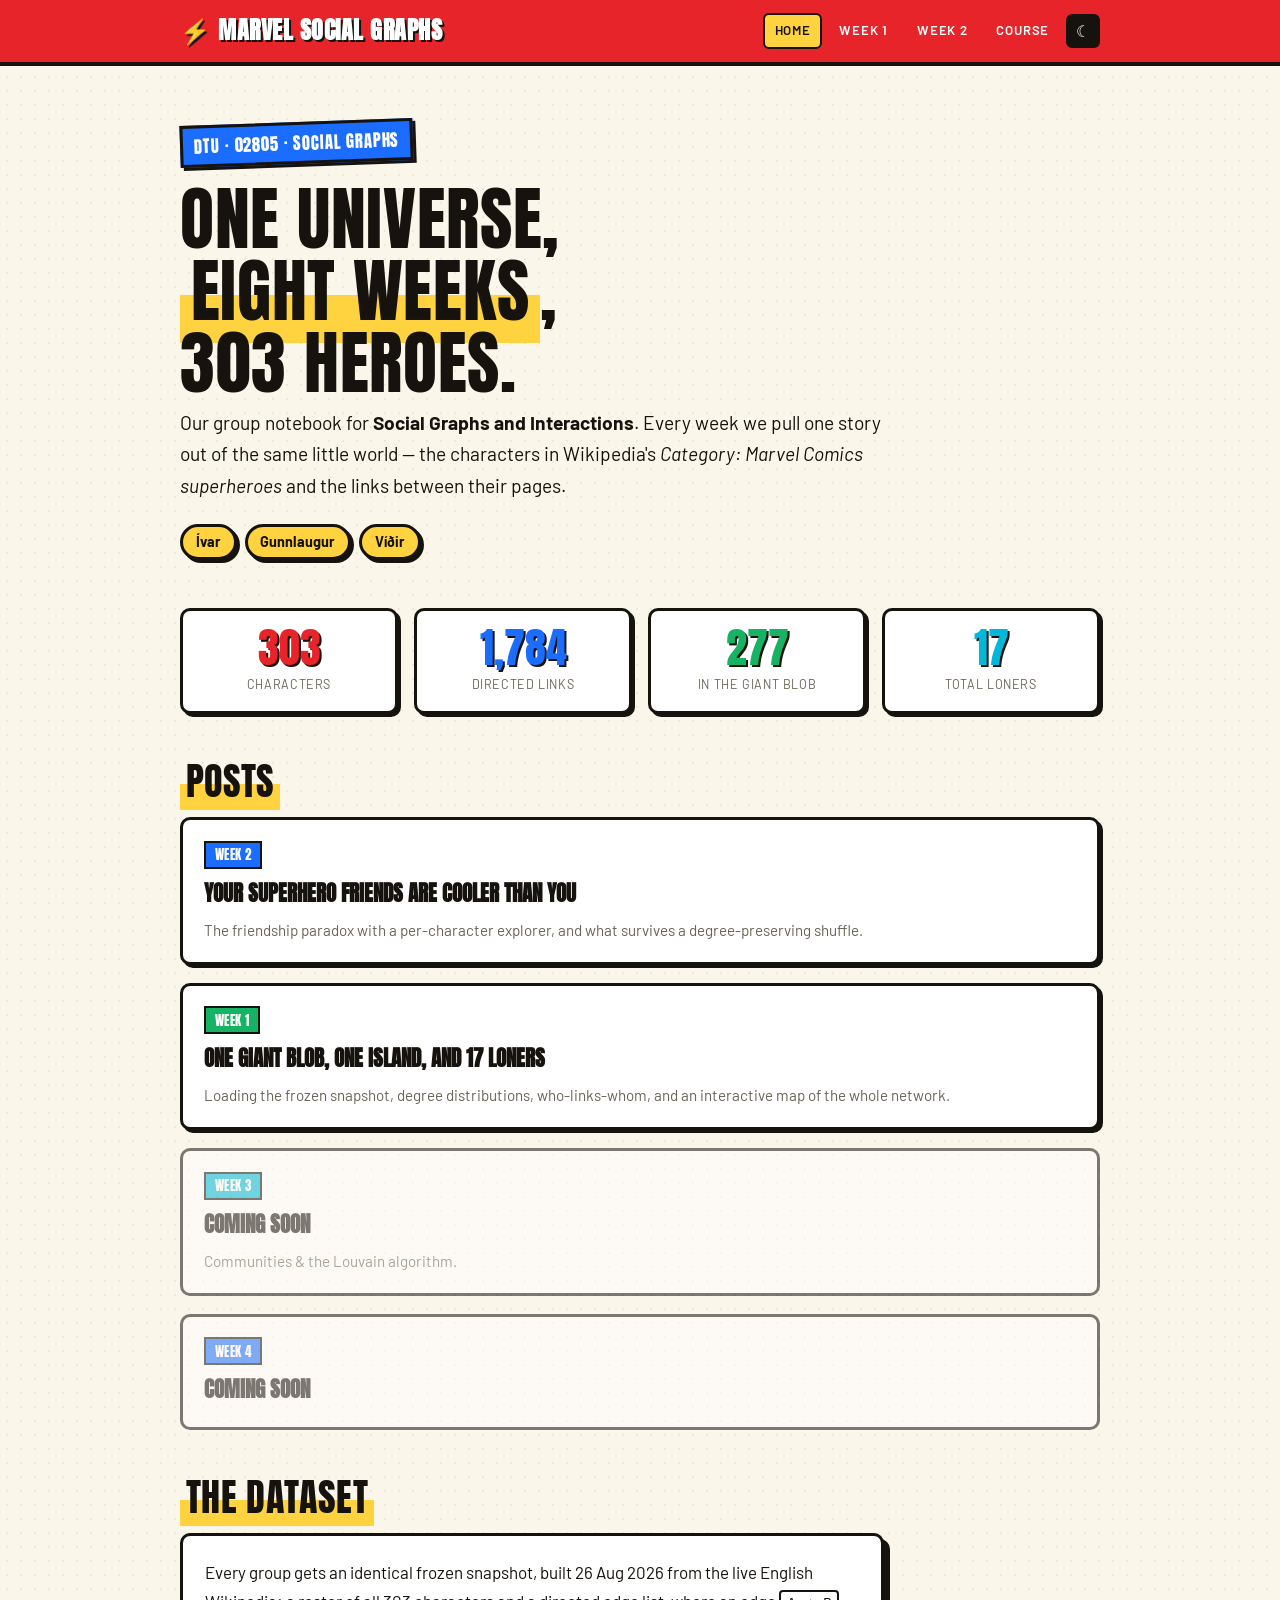
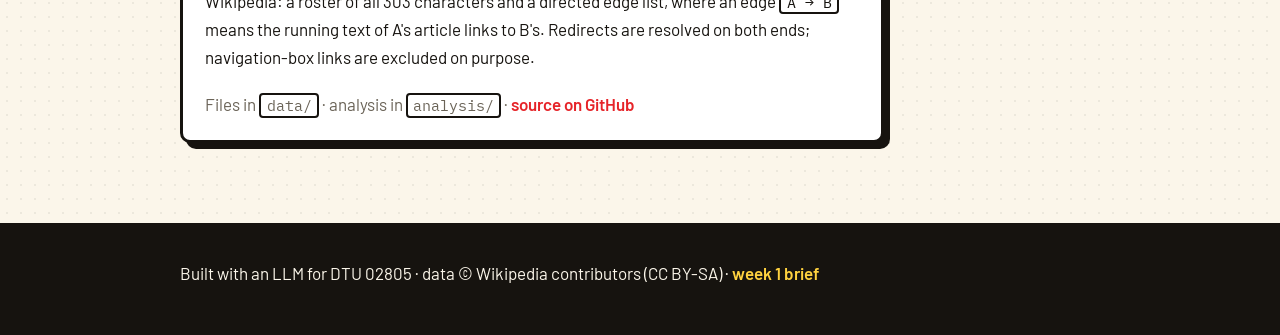
==== commit 3ed9fb6c: "Week 2 post: the friendship paradox + null models - posts/week2.html "Your superhero friends are coo" ====
--- a/index.html
+++ b/index.html
@@ -19,6 +19,7 @@
     <nav>
       <a href="index.html" class="active">Home</a>
       <a href="posts/week1.html">Week&nbsp;1</a>
+      <a href="posts/week2.html">Week&nbsp;2</a>
       <a href="https://sunelehmann.com/socialgraphs2026-web/" target="_blank" rel="noopener">Course</a>
       <button id="themeToggle" type="button">☾</button>
     </nav>
@@ -34,13 +35,11 @@
     week we pull one story out of the same little world — the characters in Wikipedia's
     <em>Category: Marvel Comics superheroes</em> and the links between their pages.</p>
 
-    <!-- ===== EDIT: group name + members ===== -->
     <div class="members">
-      <span class="who">Group N</span>
       <span class="who">Ívar</span>
-      <span class="who">+ add teammates</span>
+      <span class="who">Gunnlaugur</span>
+      <span class="who">Víðir</span>
     </div>
-    <!-- ====================================== -->
   </section>
 
   <section class="reveal">
@@ -56,12 +55,16 @@
     <h2><span class="mark">Posts</span></h2>
     <ul class="posts">
       <li>
+        <span class="wk">Week 2</span>
+        <a class="title" href="posts/week2.html">Your superhero friends are cooler than you</a>
+        <p>The friendship paradox with a per-character explorer, and what survives a degree-preserving shuffle.</p>
+      </li>
+      <li>
         <span class="wk">Week 1</span>
         <a class="title" href="posts/week1.html">One giant blob, one island, and 17 loners</a>
         <p>Loading the frozen snapshot, degree distributions, who-links-whom, and an interactive map of the whole network.</p>
       </li>
-      <li class="todo"><span class="wk">Week 2</span><a class="title" href="#">Coming soon</a><p>Random networks &amp; the configuration model.</p></li>
-      <li class="todo"><span class="wk">Week 3</span><a class="title" href="#">Coming soon</a></li>
+      <li class="todo"><span class="wk">Week 3</span><a class="title" href="#">Coming soon</a><p>Communities &amp; the Louvain algorithm.</p></li>
       <li class="todo"><span class="wk">Week 4</span><a class="title" href="#">Coming soon</a></li>
     </ul>
   </section>
--- a/assets/style.css
+++ b/assets/style.css
@@ -23,6 +23,7 @@
   --halftone: radial-gradient(var(--dot, rgba(0,0,0,.06)) 1.1px, transparent 1.2px);
 }
 
+/* explicit toggle wins; the media query below follows the OS when no choice is saved */
 [data-theme="dark"] {
   --ink:    #f4efe3;
   --paper:  #12121a;
@@ -35,6 +36,20 @@
   --shadow-sm: 3px 3px 0 #000;
   --dot: rgba(255,255,255,.05);
 }
+@media (prefers-color-scheme: dark) {
+  :root:not([data-theme="light"]) {
+    --ink:    #f4efe3;
+    --paper:  #12121a;
+    --panel:  #1c1c27;
+    --muted:  #a49f93;
+    --rule:   #3a3a49;
+    --red:    #ff4d54;
+    --yellow: #ffd85e;
+    --shadow: 6px 6px 0 #000;
+    --shadow-sm: 3px 3px 0 #000;
+    --dot: rgba(255,255,255,.05);
+  }
+}
 
 * { box-sizing: border-box; }
 html { scroll-behavior: smooth; -webkit-text-size-adjust: 100%; }
@@ -279,3 +294,57 @@
   background: var(--ink); color: var(--paper);
 }
 footer.site a { color: var(--yellow); }
+
+/* ============================================================
+   Week 2 — friendship-paradox explorer + summary widgets
+   ============================================================ */
+.fp-wrap {
+  background: var(--panel); border: 3px solid var(--rule); border-radius: 10px;
+  box-shadow: var(--shadow); padding: 1rem 1.1rem 1.3rem; margin: 1.2rem 0;
+}
+.fp-search { display: flex; flex-wrap: wrap; gap: .5rem; align-items: center; margin-bottom: 1rem; }
+.fp-search input {
+  font: inherit; padding: .45rem .7rem; border: 3px solid var(--rule); border-radius: 8px;
+  background: var(--paper); color: var(--ink); box-shadow: var(--shadow-sm); flex: 1; min-width: 11rem;
+}
+.fp-verdict {
+  font-family: "Anton", sans-serif; text-transform: uppercase; letter-spacing: .02em;
+  font-size: clamp(1.3rem, 4vw, 2rem); line-height: 1; padding: .5rem .7rem;
+  border: 3px solid var(--ink); box-shadow: var(--shadow-sm); display: inline-block; margin-bottom: 1rem;
+}
+.fp-verdict.yes { background: var(--yellow); color: var(--ink); }
+.fp-verdict.no  { background: var(--blue);   color: #fff; }
+.fp-verdict.grey { background: var(--rule); color: var(--paper); }
+.fp-nums { display: flex; flex-wrap: wrap; gap: 1.5rem; margin-bottom: 1rem; }
+.fp-nums div { display: flex; flex-direction: column; }
+.fp-nums b { font-family: "Anton", sans-serif; font-size: 1.7rem; color: var(--red); line-height: 1; }
+.fp-nums span { font-size: .78rem; text-transform: uppercase; letter-spacing: .04em; color: var(--muted); margin-top: .2rem; }
+.fp-chart {
+  position: relative; display: flex; align-items: flex-end; gap: 2px;
+  height: 150px; padding: 4px; border: 2px solid var(--rule); border-radius: 6px;
+  background: repeating-linear-gradient(0deg, transparent, transparent 24px, var(--rule) 24px, var(--rule) 25px);
+  background-color: var(--paper); overflow: hidden;
+}
+.fp-bar { flex: 1 1 0; min-width: 2px; background: var(--muted); border-radius: 2px 2px 0 0; opacity: .55; }
+.fp-bar.hi { background: var(--red); opacity: 1; }
+.fp-line { position: absolute; left: 0; right: 0; border-top: 2px dashed var(--ink); }
+.fp-line span {
+  position: absolute; right: 4px; top: -1.1rem; font: 700 .72rem "Barlow", sans-serif;
+  background: var(--ink); color: var(--paper); padding: 0 .35rem; border-radius: 3px; white-space: nowrap;
+}
+.fp-top { margin: .8rem 0 0; font-size: .95rem; }
+
+/* null-model mini bars */
+.bars { display: grid; gap: 1rem; margin: 1.5rem 0; }
+.bar-row { display: grid; grid-template-columns: 8.5rem 1fr; gap: .8rem; align-items: center; }
+.bar-row .lab { font-weight: 700; font-size: .9rem; }
+.bar-track { display: flex; flex-direction: column; gap: 4px; }
+.bar-track .seg { display: flex; align-items: center; gap: .5rem; font-size: .82rem; }
+.bar-track .fill { height: 16px; border: 2px solid var(--ink); border-radius: 3px; min-width: 3px; }
+.bar-track .real   .fill { background: var(--red); }
+.bar-track .nulls  .fill { background: var(--blue); }
+.bar-track .rand   .fill { background: var(--muted); }
+.bar-row .tag2 { font-family: "Anton", sans-serif; text-transform: uppercase; font-size: .72rem;
+  padding: .05rem .4rem; border: 2px solid var(--ink); }
+.bar-row .tag2.survive { background: var(--green); color: #fff; }
+.bar-row .tag2.die { background: var(--yellow); color: var(--ink); }
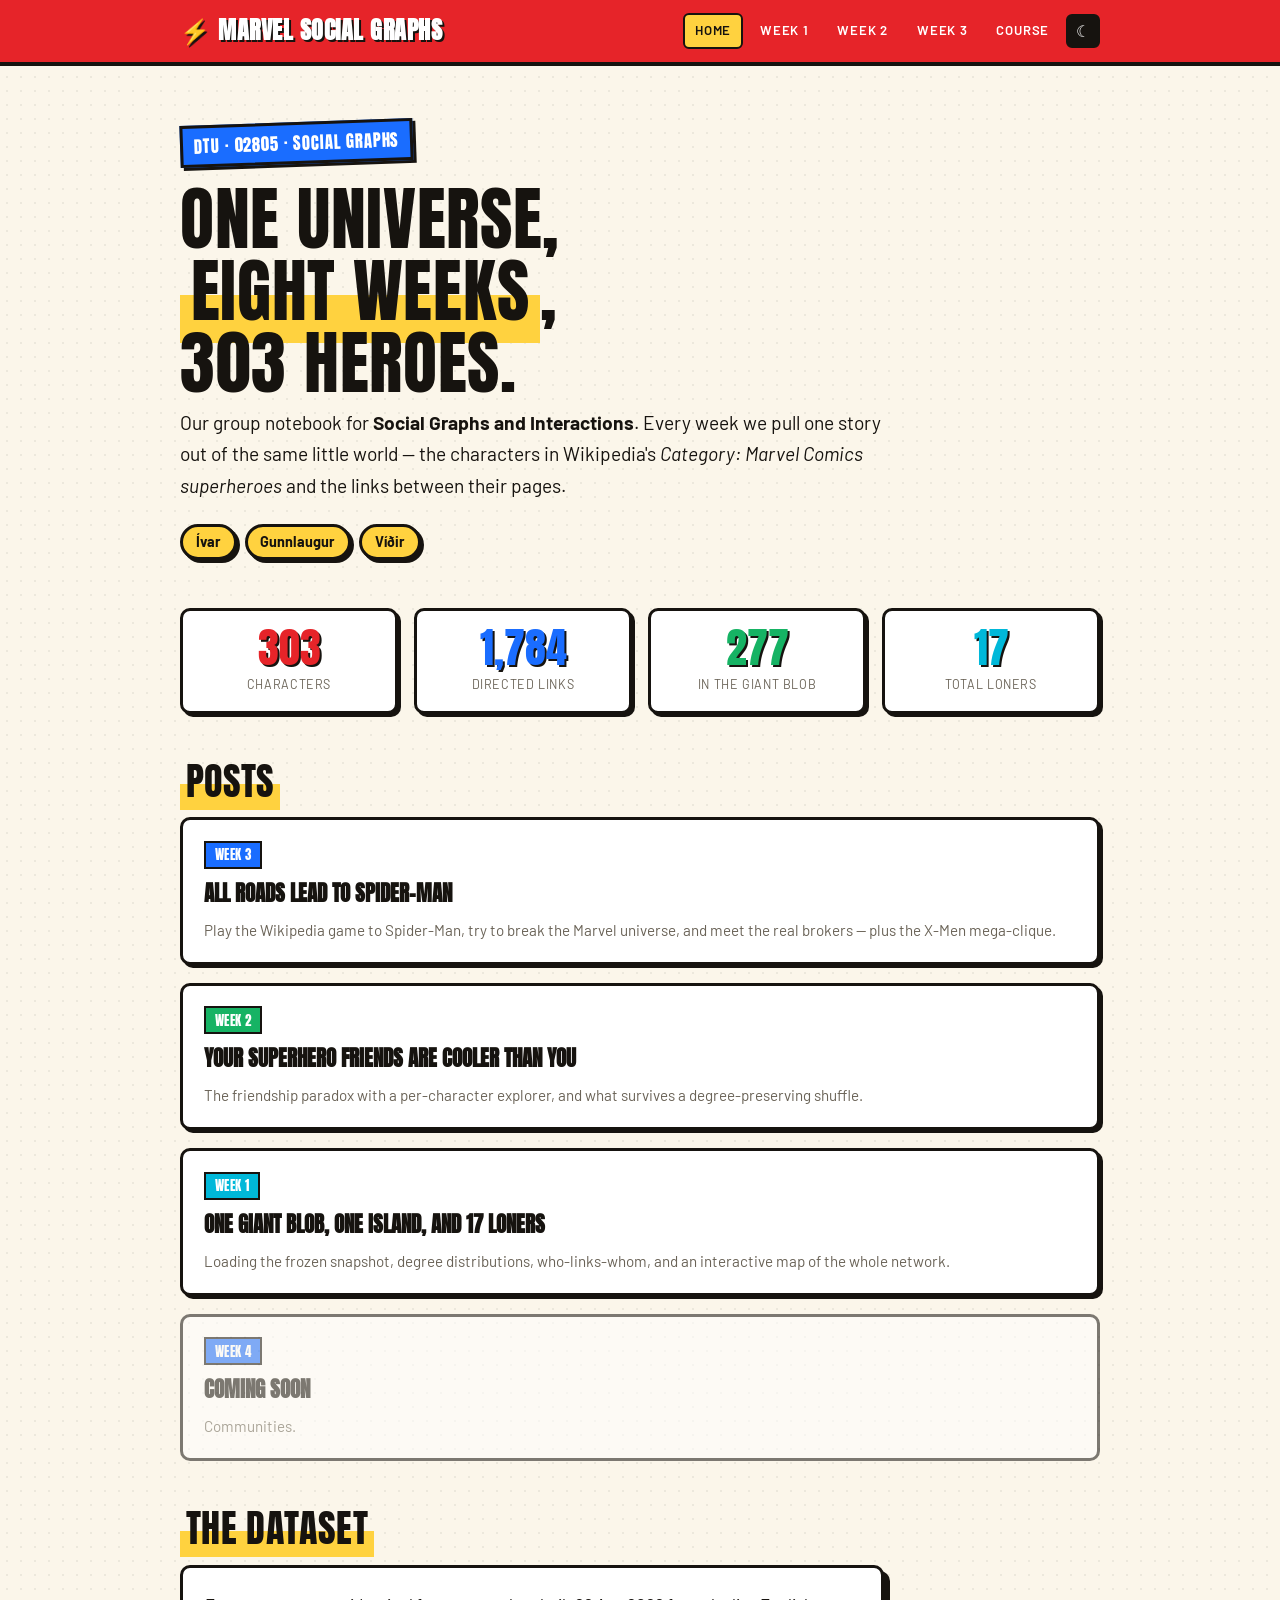
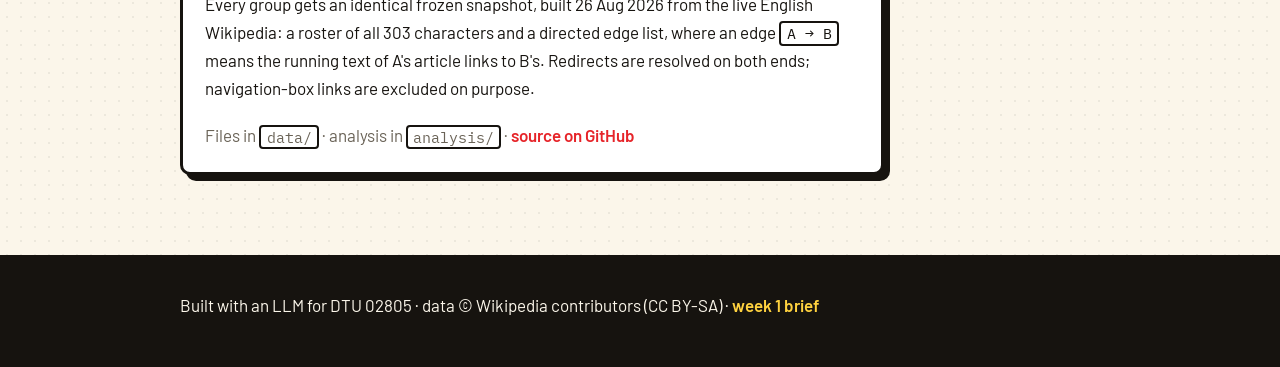
==== commit bfd656d1: "Week 3 post: all roads lead to Spider-Man - posts/week3.html: the Wikipedia game to Spider-Man, "bre" ====
--- a/index.html
+++ b/index.html
@@ -20,6 +20,7 @@
       <a href="index.html" class="active">Home</a>
       <a href="posts/week1.html">Week&nbsp;1</a>
       <a href="posts/week2.html">Week&nbsp;2</a>
+      <a href="posts/week3.html">Week&nbsp;3</a>
       <a href="https://sunelehmann.com/socialgraphs2026-web/" target="_blank" rel="noopener">Course</a>
       <button id="themeToggle" type="button">☾</button>
     </nav>
@@ -55,6 +56,11 @@
     <h2><span class="mark">Posts</span></h2>
     <ul class="posts">
       <li>
+        <span class="wk">Week 3</span>
+        <a class="title" href="posts/week3.html">All roads lead to Spider-Man</a>
+        <p>Play the Wikipedia game to Spider-Man, try to break the Marvel universe, and meet the real brokers — plus the X-Men mega-clique.</p>
+      </li>
+      <li>
         <span class="wk">Week 2</span>
         <a class="title" href="posts/week2.html">Your superhero friends are cooler than you</a>
         <p>The friendship paradox with a per-character explorer, and what survives a degree-preserving shuffle.</p>
@@ -64,8 +70,7 @@
         <a class="title" href="posts/week1.html">One giant blob, one island, and 17 loners</a>
         <p>Loading the frozen snapshot, degree distributions, who-links-whom, and an interactive map of the whole network.</p>
       </li>
-      <li class="todo"><span class="wk">Week 3</span><a class="title" href="#">Coming soon</a><p>Communities &amp; the Louvain algorithm.</p></li>
-      <li class="todo"><span class="wk">Week 4</span><a class="title" href="#">Coming soon</a></li>
+      <li class="todo"><span class="wk">Week 4</span><a class="title" href="#">Coming soon</a><p>Communities.</p></li>
     </ul>
   </section>
 
--- a/assets/style.css
+++ b/assets/style.css
@@ -348,3 +348,78 @@
   padding: .05rem .4rem; border: 2px solid var(--ink); }
 .bar-row .tag2.survive { background: var(--green); color: #fff; }
 .bar-row .tag2.die { background: var(--yellow); color: var(--ink); }
+
+/* ============================================================
+   Week 3 — six clicks, break the universe, brokers, cliques
+   ============================================================ */
+.sc-wrap, .atk-wrap, .cq-wrap {
+  background: var(--panel); border: 3px solid var(--rule); border-radius: 10px;
+  box-shadow: var(--shadow); padding: 1rem 1.1rem 1.2rem; margin: 1.2rem 0;
+}
+.sc-controls { display: flex; flex-wrap: wrap; gap: .5rem; align-items: center; margin-bottom: .7rem; }
+.sc-controls label { display: flex; align-items: center; gap: .4rem; font-weight: 700;
+  text-transform: uppercase; font-size: .8rem; letter-spacing: .04em; flex: 1; min-width: 12rem; }
+.sc-controls input[type=text] {
+  font: inherit; font-weight: 400; text-transform: none; letter-spacing: 0; flex: 1;
+  padding: .45rem .7rem; border: 3px solid var(--rule); border-radius: 8px;
+  background: var(--paper); color: var(--ink); box-shadow: var(--shadow-sm);
+}
+.sc-sep { flex: 0 0 .6rem; }
+.sc-result { margin-top: .4rem; }
+.sc-verdict {
+  display: inline-block; font-family: "Anton", sans-serif; text-transform: uppercase;
+  font-size: clamp(1.3rem, 4vw, 2rem); line-height: 1; padding: .45rem .7rem; margin-bottom: 1rem;
+  border: 3px solid var(--ink); box-shadow: var(--shadow-sm); background: var(--yellow); color: var(--ink);
+}
+.sc-verdict.fail { background: var(--ink); color: var(--paper); }
+.sc-chain { display: flex; flex-wrap: wrap; align-items: center; gap: .4rem; }
+.sc-card {
+  background: var(--paper); border: 3px solid var(--ink); border-radius: 8px; padding: .45rem .7rem;
+  font-weight: 700; box-shadow: var(--shadow-sm); color: var(--ink); transform: rotate(var(--tilt, 0deg));
+  animation: pop .35s ease both; animation-delay: calc(var(--i) * 90ms);
+}
+.sc-card:hover { text-decoration: none; background: var(--yellow); }
+.sc-card.ends { background: var(--red); color: #fff; }
+.sc-arrow { font-family: "Anton", sans-serif; color: var(--red); font-size: 1.3rem;
+  animation: pop .35s ease both; animation-delay: calc(var(--i) * 90ms); }
+@keyframes pop { from { opacity: 0; transform: scale(.6) rotate(var(--tilt, 0deg)); } }
+@media (prefers-reduced-motion: reduce) { .sc-card, .sc-arrow { animation: none; } }
+.sc-why { margin: .9rem 0 0; color: var(--muted); font-size: .92rem; }
+
+.sc-hist { display: grid; grid-template-columns: 1fr 1fr; gap: 1rem; margin: 1rem 0 1.5rem; }
+.sc-hist .panel { padding: .9rem 1rem; }
+.sc-hist h4 { font-family: "Anton", sans-serif; text-transform: uppercase; margin: 0 0 .6rem; font-size: 1rem; }
+.hist-row { display: grid; grid-template-columns: 4.5rem 1fr 2.4rem; gap: .5rem; align-items: center;
+  font-size: .82rem; margin: .2rem 0; }
+.hist-row .bar { height: 14px; border: 2px solid var(--ink); border-radius: 3px; background: var(--red); }
+.sc-hist .from .hist-row .bar { background: var(--blue); }
+@media (max-width: 640px) { .sc-hist { grid-template-columns: 1fr; } }
+
+.v-rand, .v-deg, .v-bet { font-weight: 700; padding: 0 .3rem; border-radius: 3px; color: #fff; }
+.v-rand { background: #8a8578; } .v-deg { background: var(--blue); } .v-bet { background: var(--red); }
+#atkChart { width: 100%; height: auto; display: block; }
+#atkChart .grid line { stroke: var(--rule); stroke-opacity: .25; }
+#atkChart text { font: 12px "Barlow", sans-serif; fill: var(--ink); }
+.atk-controls { display: flex; align-items: center; gap: .8rem; margin-top: .6rem; }
+.atk-controls input[type=range] { flex: 1; accent-color: var(--red); }
+.atk-k { font-family: "Anton", sans-serif; min-width: 7rem; text-align: right; }
+.atk-readout { display: grid; grid-template-columns: repeat(3, 1fr); gap: .6rem; margin-top: .8rem; font-size: .88rem; }
+.atk-readout div { border: 2px solid var(--ink); border-radius: 6px; padding: .45rem .6rem; background: var(--paper); }
+.atk-readout b { font-family: "Anton", sans-serif; font-size: 1.4rem; display: block; line-height: 1.1; }
+.atk-readout .gone { color: var(--muted); font-size: .8rem; }
+@media (max-width: 640px) { .atk-readout { grid-template-columns: 1fr; } }
+
+.cq-wrap { display: grid; grid-template-columns: minmax(0, 1.3fr) minmax(0, 1fr); gap: 1rem; align-items: center; }
+#cqChart { width: 100%; height: auto; }
+#cqChart line { stroke: var(--muted); stroke-opacity: .35; stroke-width: 1.4; transition: all .25s; }
+#cqChart line.on { stroke: var(--red); stroke-opacity: 1; stroke-width: 2.6; }
+#cqChart circle { stroke: var(--ink); stroke-width: 2; transition: all .25s; }
+#cqChart text { font: 700 12px "Barlow", sans-serif; fill: var(--ink); paint-order: stroke;
+  stroke: var(--panel); stroke-width: 4px; }
+#cqChart .dim { opacity: .25; }
+.cq-buttons { display: flex; flex-wrap: wrap; gap: .45rem; margin-bottom: .8rem; }
+@media (max-width: 640px) { .cq-wrap { grid-template-columns: 1fr; } }
+#brokerBars .bar-row { grid-template-columns: 12rem 1fr; }
+#brokerBars .bar-track .seg span:last-child { white-space: nowrap; }
+#brokerBars .tag2 { font-family: "Barlow", sans-serif; font-weight: 700; text-transform: none; font-size: .78rem; }
+@media (max-width: 640px) { #brokerBars .bar-row { grid-template-columns: 1fr; } }
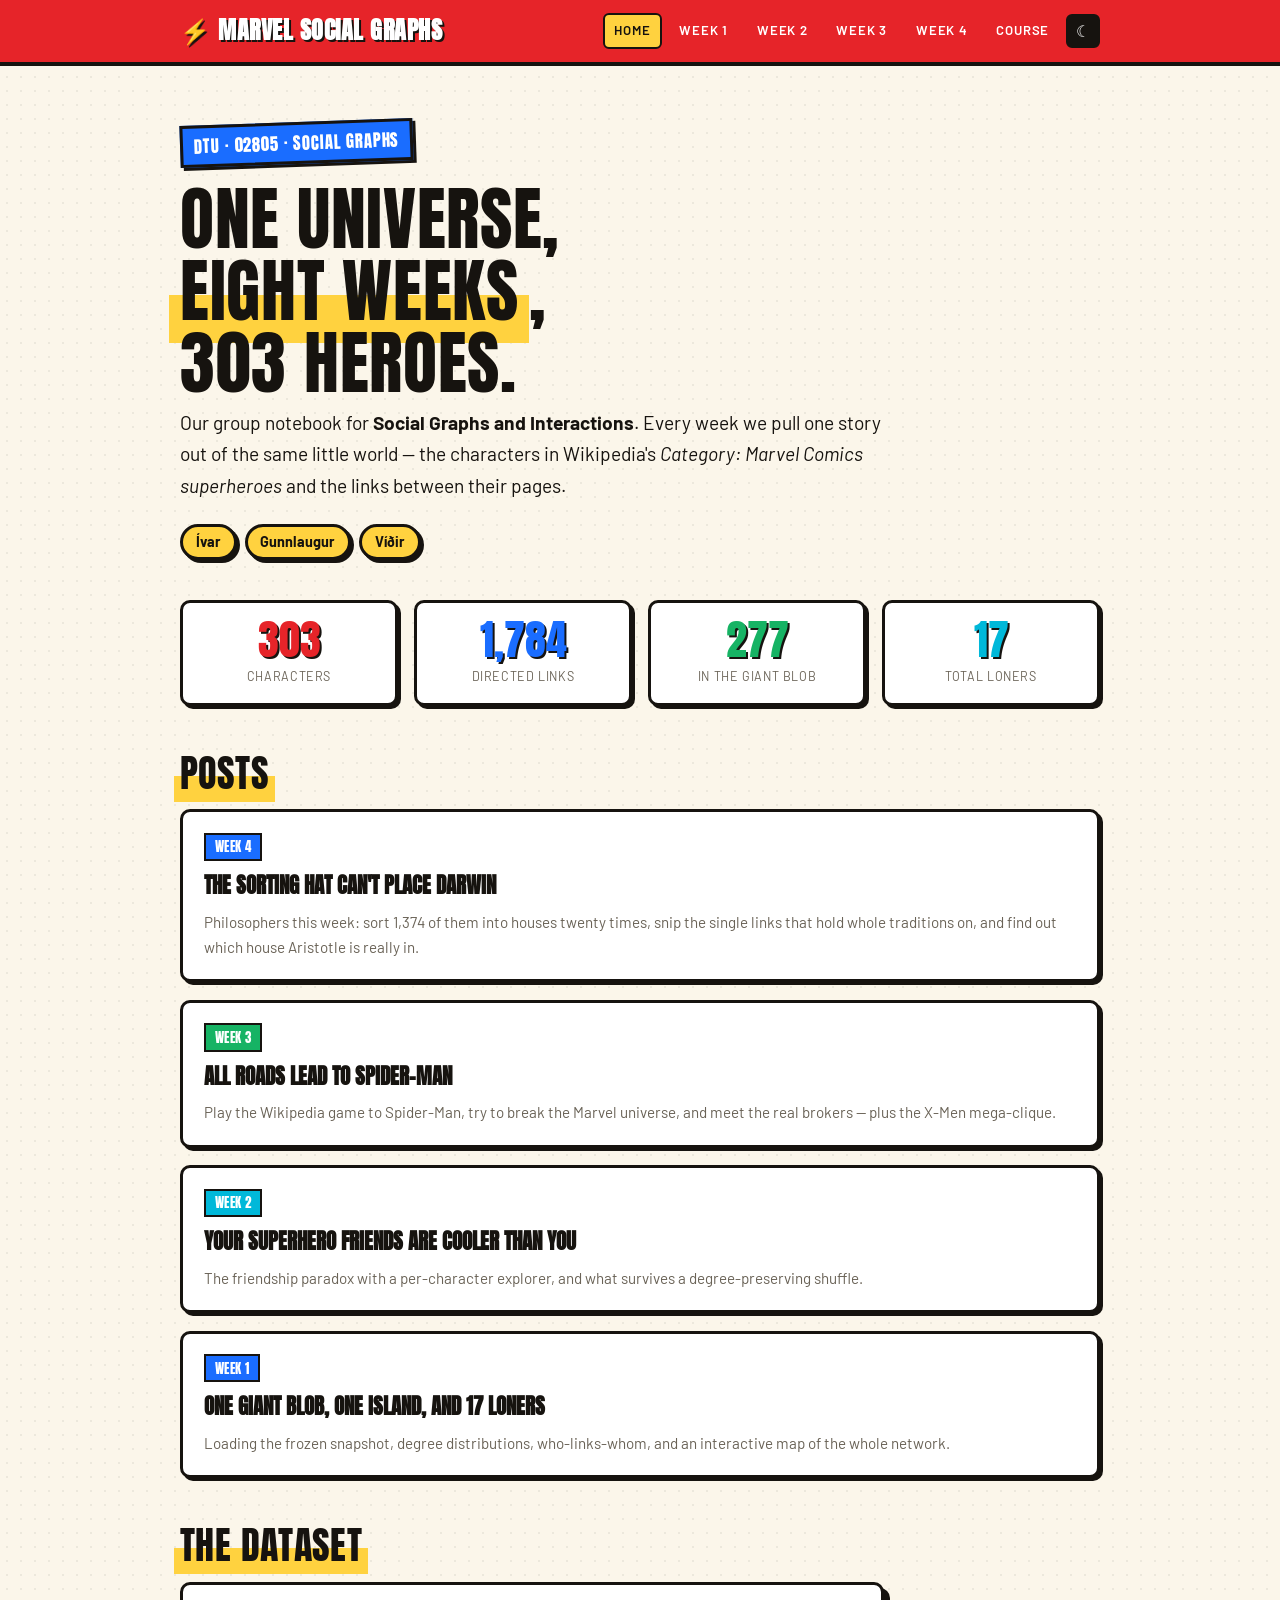
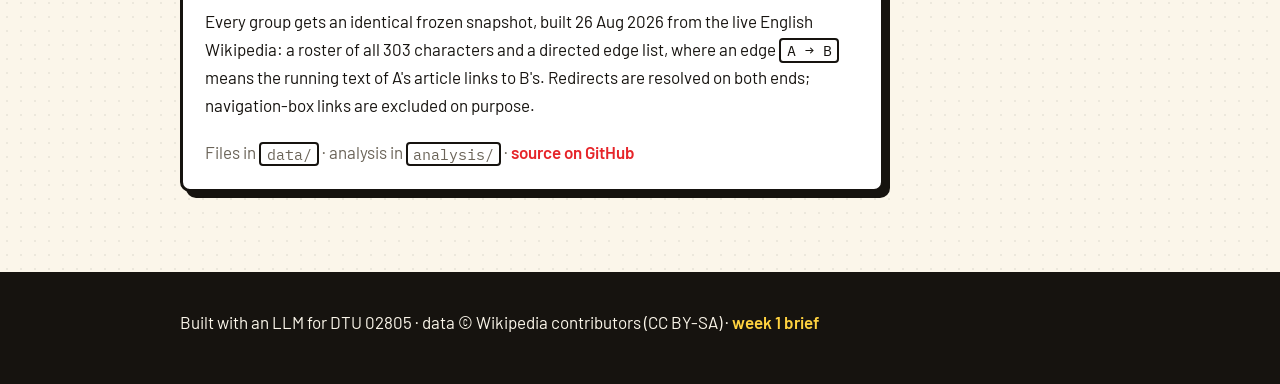
==== commit 23307cfe: "Week 4 post: the sorting hat, the threads of philosophy, Aristotle's rooms Philosophers network: 20 " ====
--- a/index.html
+++ b/index.html
@@ -21,6 +21,7 @@
       <a href="posts/week1.html">Week&nbsp;1</a>
       <a href="posts/week2.html">Week&nbsp;2</a>
       <a href="posts/week3.html">Week&nbsp;3</a>
+      <a href="posts/week4.html">Week&nbsp;4</a>
       <a href="https://sunelehmann.com/socialgraphs2026-web/" target="_blank" rel="noopener">Course</a>
       <button id="themeToggle" type="button">☾</button>
     </nav>
@@ -56,6 +57,11 @@
     <h2><span class="mark">Posts</span></h2>
     <ul class="posts">
       <li>
+        <span class="wk">Week 4</span>
+        <a class="title" href="posts/week4.html">The Sorting Hat can't place Darwin</a>
+        <p>Philosophers this week: sort 1,374 of them into houses twenty times, snip the single links that hold whole traditions on, and find out which house Aristotle is really in.</p>
+      </li>
+      <li>
         <span class="wk">Week 3</span>
         <a class="title" href="posts/week3.html">All roads lead to Spider-Man</a>
         <p>Play the Wikipedia game to Spider-Man, try to break the Marvel universe, and meet the real brokers — plus the X-Men mega-clique.</p>
@@ -70,7 +76,6 @@
         <a class="title" href="posts/week1.html">One giant blob, one island, and 17 loners</a>
         <p>Loading the frozen snapshot, degree distributions, who-links-whom, and an interactive map of the whole network.</p>
       </li>
-      <li class="todo"><span class="wk">Week 4</span><a class="title" href="#">Coming soon</a><p>Communities.</p></li>
     </ul>
   </section>
 
--- a/assets/style.css
+++ b/assets/style.css
@@ -78,6 +78,8 @@
 h2 .mark, h1 .mark {
   background: linear-gradient(180deg, transparent 55%, var(--yellow) 55%);
   padding: 0 .15em;
+  margin-left: -.15em;   /* every .mark starts its own line — cancel the left
+                             padding so that line's text stays flush with the rest */
 }
 p, ul, ol { margin: 0 0 1.2rem; }
 a { color: var(--red); text-decoration: none; font-weight: 600; }
@@ -141,7 +143,7 @@
 #themeToggle:hover { background: var(--yellow); color: var(--ink); }
 
 /* ---------- hero ---------- */
-.hero { padding: 3.5rem 0 1rem; }
+.hero { padding: 3.5rem 0 .5rem; }
 .hero .kicker {
   display: inline-block; background: var(--blue); color: #fff;
   font-family: "Anton", sans-serif; text-transform: uppercase; letter-spacing: .05em;
@@ -277,7 +279,7 @@
   border-radius: 999px; padding: .2rem .8rem; font-weight: 700; font-size: .9rem;
   box-shadow: var(--shadow-sm);
 }
-.post-meta { color: var(--muted); font-size: .95rem; margin: 0 0 2rem; }
+.post-meta { color: var(--muted); font-size: .95rem; margin: 1.5rem 0 0; }
 .post-meta .tag { background: var(--ink); color: var(--paper); padding: .1rem .5rem; border-radius: 4px; font-weight: 700; }
 
 /* ---------- reveal on scroll (only when JS runs) ---------- */
@@ -303,9 +305,10 @@
   box-shadow: var(--shadow); padding: 1rem 1.1rem 1.3rem; margin: 1.2rem 0;
 }
 .fp-search { display: flex; flex-wrap: wrap; gap: .5rem; align-items: center; margin-bottom: 1rem; }
-.fp-search input {
+.fp-search select {
   font: inherit; padding: .45rem .7rem; border: 3px solid var(--rule); border-radius: 8px;
   background: var(--paper); color: var(--ink); box-shadow: var(--shadow-sm); flex: 1; min-width: 11rem;
+  cursor: pointer;
 }
 .fp-verdict {
   font-family: "Anton", sans-serif; text-transform: uppercase; letter-spacing: .02em;
@@ -423,3 +426,100 @@
 #brokerBars .bar-track .seg span:last-child { white-space: nowrap; }
 #brokerBars .tag2 { font-family: "Barlow", sans-serif; font-weight: 700; text-transform: none; font-size: .78rem; }
 @media (max-width: 640px) { #brokerBars .bar-row { grid-template-columns: 1fr; } }
+
+/* ============================================================
+   Week 4 — sorting hat, torn board, threads, Aristotle's rooms
+   ============================================================ */
+.hat-wrap, .torn-wrap, .thr-wrap, .ar-wrap {
+  background: var(--panel); border: 3px solid var(--rule); border-radius: 10px;
+  box-shadow: var(--shadow); padding: 1rem 1.1rem 1.2rem; margin: 1.2rem 0;
+}
+.hat-card { margin-top: .4rem; }
+.hat-head { display: flex; flex-wrap: wrap; align-items: baseline; gap: .3rem .8rem; margin-bottom: .7rem; }
+.hat-head a { font-family: "Anton", sans-serif; text-transform: uppercase; font-size: 1.5rem; color: var(--ink); }
+.hat-head .muted { font-size: .85rem; }
+.hat-toks { display: grid; grid-template-columns: repeat(20, minmax(0, 1fr)); gap: 4px; margin-bottom: 1rem; max-width: 36rem; }
+.hat-tok {
+  aspect-ratio: 1; display: grid; place-items: center; background: var(--c); color: #16130f;
+  border: 2px solid var(--ink); border-radius: 5px; font: 700 .72rem "Barlow", sans-serif;
+  animation: hatpop .3s ease both; animation-delay: calc(var(--i) * 55ms);
+}
+@keyframes hatpop { from { opacity: 0; transform: translateY(-8px) scale(.5); } }
+.hat-verdict {
+  display: inline-block; font-family: "Anton", sans-serif; text-transform: uppercase; letter-spacing: .02em;
+  font-size: clamp(1.2rem, 4vw, 1.9rem); line-height: 1.05; padding: .45rem .7rem; margin-bottom: 1rem;
+  border: 3px solid var(--ink); box-shadow: var(--shadow-sm); transform: rotate(-1.5deg);
+  animation: stamp .35s cubic-bezier(.2, 1.6, .4, 1) both; animation-delay: var(--d, 1s);
+  max-width: calc(100% - 10px);
+}
+.hat-verdict.loyal { background: var(--green); color: #fff; }
+.hat-verdict.mostly { background: var(--yellow); color: #16130f; }
+.hat-verdict.torn { background: var(--red); color: #fff; }
+@keyframes stamp { from { opacity: 0; transform: scale(2.2) rotate(-8deg); } }
+@media (prefers-reduced-motion: reduce) { .hat-tok, .hat-verdict { animation: none; } }
+.hat-bars { display: grid; gap: .3rem; max-width: 36rem; }
+.hat-row { display: grid; grid-template-columns: 11rem 1fr 2rem; gap: .6rem; align-items: center; font-size: .88rem; }
+.hat-hn { font-weight: 700; }
+.hat-bar { height: 16px; border: 2px solid var(--ink); border-radius: 4px; background: var(--paper); overflow: hidden; display: block; }
+.hat-bar span { display: block; height: 100%; }
+.hat-row b { font-family: "Anton", sans-serif; text-align: right; }
+.hat-facts { display: flex; flex-wrap: wrap; gap: .4rem 1.4rem; margin-top: .9rem; font-size: .9rem; }
+
+.torn-row {
+  display: grid; grid-template-columns: 14rem 1fr; gap: .8rem; align-items: center; width: 100%;
+  font: inherit; color: var(--ink); background: none; border: 0; padding: .25rem .2rem; cursor: pointer;
+  text-align: left; border-radius: 6px;
+}
+.torn-row:hover { background: color-mix(in srgb, var(--yellow) 35%, transparent); }
+.torn-n { font-weight: 700; font-size: .92rem; }
+.torn-bar { display: flex; gap: 2px; height: 22px; }
+.torn-bar span {
+  display: grid; place-items: center; overflow: hidden; white-space: nowrap; color: #16130f;
+  font: 700 .7rem "Barlow", sans-serif; border: 2px solid var(--ink); border-radius: 4px; min-width: 6px;
+}
+.torn-legend { display: flex; flex-wrap: wrap; gap: .3rem 1rem; margin-top: .9rem; font-size: .8rem; color: var(--muted); }
+.torn-legend i { display: inline-block; width: .8rem; height: .8rem; border: 2px solid var(--ink); border-radius: 3px; margin-right: .3rem; vertical-align: -1px; }
+@media (max-width: 640px) {
+  .torn-row { grid-template-columns: 1fr; gap: .2rem; }
+  .hat-row { grid-template-columns: 8rem 1fr 1.6rem; }
+}
+
+.thr-top { display: grid; grid-template-columns: minmax(0, 1.7fr) minmax(0, 1fr); gap: 1rem; }
+#thrCanvas { width: 100%; display: block; background: var(--paper); border: 2px solid var(--rule); border-radius: 8px; }
+.thr-controls { display: flex; align-items: center; gap: .7rem; margin-bottom: .7rem; }
+.thr-controls input[type=range] { flex: 1; accent-color: var(--red); direction: ltr; }
+.thr-readout { display: grid; grid-template-columns: 1fr 1fr; gap: .45rem; font-size: .8rem; }
+.thr-readout div { border: 2px solid var(--ink); border-radius: 6px; padding: .3rem .5rem; background: var(--paper); }
+.thr-readout b { font-family: "Anton", sans-serif; font-size: 1.3rem; display: block; line-height: 1.1; }
+.thr-hover { font-size: .82rem; margin: .6rem 0; min-height: 2.4em; }
+.thr-cards { display: grid; gap: .4rem; }
+.thr-card {
+  border: 2px solid var(--ink); border-left: 8px solid var(--red); border-radius: 6px; padding: .3rem .55rem;
+  background: var(--paper); font-size: .8rem; transition: opacity .2s, border-color .2s;
+}
+.thr-card b { display: block; font-size: .88rem; }
+.thr-card span { color: var(--muted); }
+.thr-card.cut { opacity: .5; border-left-color: var(--muted); border-style: dashed; }
+.thr-card.cut b::before { content: "✂ "; color: var(--red); }
+.thr-list li { margin-bottom: .5rem; }
+@media (max-width: 760px) { .thr-top { grid-template-columns: 1fr; } }
+
+.ar-wrap { display: grid; grid-template-columns: minmax(0, 1.25fr) minmax(0, 1fr); gap: 1rem; align-items: center; }
+#arChart { width: 100%; height: auto; }
+#arChart line { stroke-width: 1.3; stroke-opacity: .75; transition: opacity .25s; }
+#arChart circle { stroke: var(--ink); stroke-width: .8; transition: opacity .25s; }
+#arChart .dim { opacity: .08; }
+#arChart .ar-center { fill: var(--yellow); stroke: var(--ink); stroke-width: 3; }
+#arChart .ar-center-t { font: 400 17px "Anton", sans-serif; text-transform: uppercase; fill: #16130f; }
+#arChart .ar-num { font: 700 13px "Barlow", sans-serif; fill: var(--ink); }
+.ar-rooms { display: grid; gap: .35rem; margin-bottom: .8rem; }
+.ar-btn {
+  display: grid; grid-template-columns: 1rem 1fr auto; gap: .5rem; align-items: center; text-align: left;
+  font: inherit; font-size: .84rem; color: var(--ink); background: var(--paper); cursor: pointer;
+  border: 2px solid var(--ink); border-radius: 6px; padding: .3rem .5rem;
+}
+.ar-btn i { width: .9rem; height: .9rem; border: 2px solid var(--ink); border-radius: 3px; }
+.ar-btn em { font-style: normal; font-family: "Anton", sans-serif; }
+.ar-btn.on { background: var(--yellow); color: #16130f; box-shadow: var(--shadow-sm); }
+.ar-note { font-size: .88rem; }
+@media (max-width: 760px) { .ar-wrap { grid-template-columns: 1fr; } }
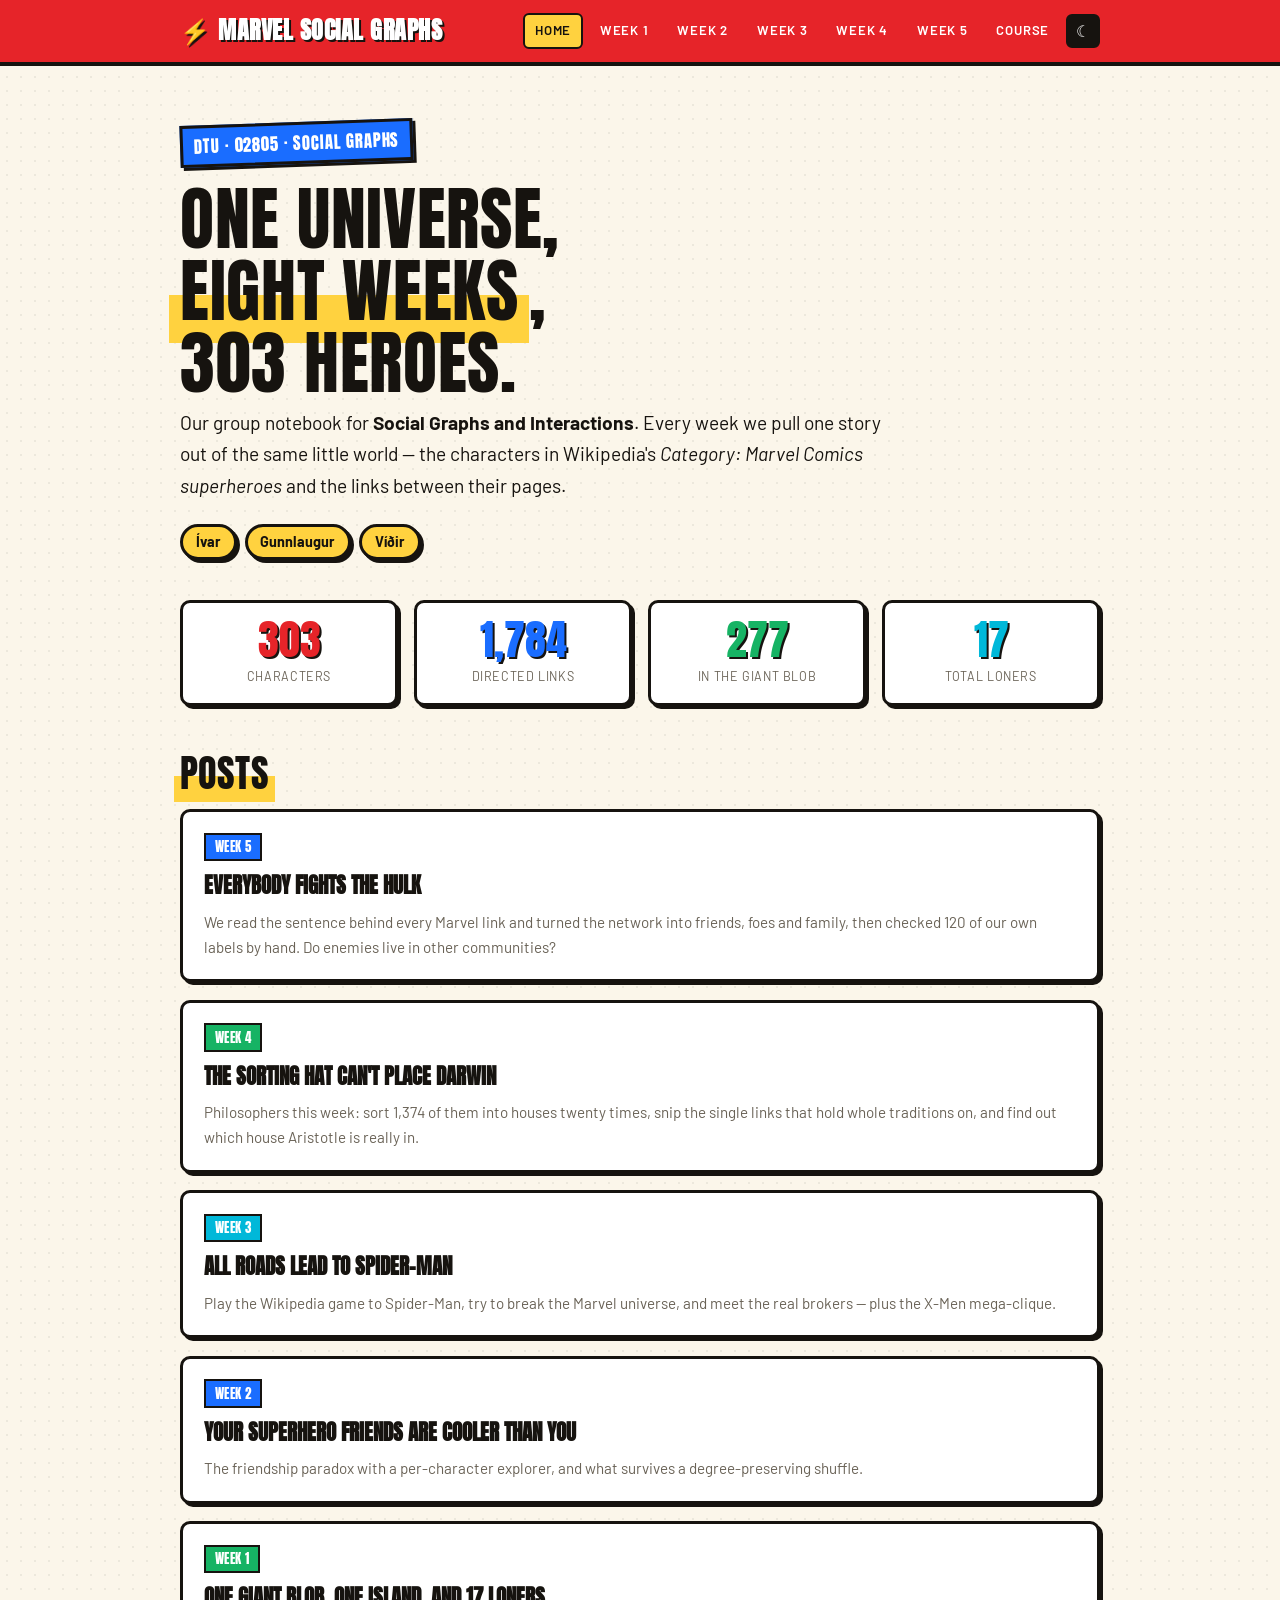
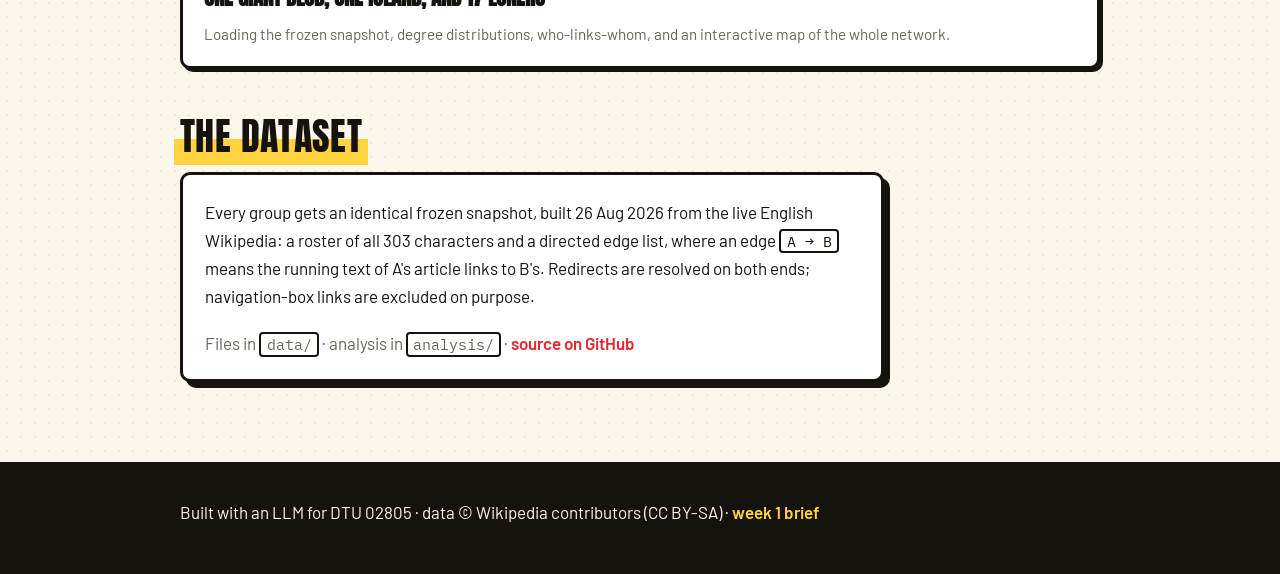
==== commit 21eecede: "Week 5 post: everybody fights the Hulk Every Marvel link gets the sentence behind it and a foe / all" ====
--- a/index.html
+++ b/index.html
@@ -22,6 +22,7 @@
       <a href="posts/week2.html">Week&nbsp;2</a>
       <a href="posts/week3.html">Week&nbsp;3</a>
       <a href="posts/week4.html">Week&nbsp;4</a>
+      <a href="posts/week5.html">Week&nbsp;5</a>
       <a href="https://sunelehmann.com/socialgraphs2026-web/" target="_blank" rel="noopener">Course</a>
       <button id="themeToggle" type="button">☾</button>
     </nav>
@@ -56,6 +57,11 @@
   <section class="reveal">
     <h2><span class="mark">Posts</span></h2>
     <ul class="posts">
+      <li>
+        <span class="wk">Week 5</span>
+        <a class="title" href="posts/week5.html">Everybody fights the Hulk</a>
+        <p>We read the sentence behind every Marvel link and turned the network into friends, foes and family, then checked 120 of our own labels by hand. Do enemies live in other communities?</p>
+      </li>
       <li>
         <span class="wk">Week 4</span>
         <a class="title" href="posts/week4.html">The Sorting Hat can't place Darwin</a>
--- a/assets/style.css
+++ b/assets/style.css
@@ -186,7 +186,7 @@
 }
 .btn:hover, .chip:hover { text-decoration: none; }
 .btn:active, .chip:active { transform: translate(3px,3px); box-shadow: 0 0 0 var(--ink); }
-.chip.on { background: var(--yellow); }
+.chip.on { background: var(--yellow); color: #16130f; }
 .chip[data-comp="0"].on { background: #cfe0ff; }
 .chip[data-comp="1"].on { background: #ffd0d0; }
 .chip[data-comp="2"].on { background: var(--yellow); }
@@ -523,3 +523,88 @@
 .ar-btn.on { background: var(--yellow); color: #16130f; box-shadow: var(--shadow-sm); }
 .ar-note { font-size: .88rem; }
 @media (max-width: 760px) { .ar-wrap { grid-template-columns: 1fr; } }
+
+/* ============================================================
+   Week 5 — feud map, receipts, crossing bars, Hulk board, frenemies
+   ============================================================ */
+.wl { display: grid; grid-template-columns: repeat(3, 1fr); gap: .6rem; margin: 0 0 1.2rem; }
+.wl-col { background: var(--panel); border: 3px solid var(--rule); border-radius: 8px; padding: .6rem .7rem;
+  font-size: .82rem; box-shadow: var(--shadow-sm); border-top-width: 8px; }
+.wl-col b { display: block; font-family: "Anton", sans-serif; text-transform: uppercase; font-size: 1rem; font-weight: 400; }
+.wl-col.foe { border-top-color: #e62429; } .wl-col.ally { border-top-color: #1a6dff; } .wl-col.fam { border-top-color: #d6339a; }
+@media (max-width: 640px) { .wl { grid-template-columns: 1fr; } }
+
+.fm-wrap { display: grid; grid-template-columns: minmax(0, 1.55fr) minmax(0, 1fr); gap: 1rem;
+  background: var(--panel); border: 3px solid var(--rule); border-radius: 10px; box-shadow: var(--shadow);
+  padding: 1rem 1.1rem 1.2rem; margin: 1.2rem 0; }
+.fm-toggles { display: flex; flex-wrap: wrap; gap: .45rem; margin-bottom: .6rem; }
+.sw { display: inline-block; width: .9rem; height: .3rem; border-radius: 2px; margin-right: .35rem; vertical-align: middle; }
+.sw.foe { background: #e62429; } .sw.ally { background: #1a6dff; } .sw.family { background: #d6339a; } .sw.other { background: #a8a29a; }
+#fmMap { width: 100%; height: auto; display: block; background: var(--paper); border: 2px solid var(--rule); border-radius: 8px; }
+#fmMap line { stroke-width: 1.4; stroke-opacity: .6; }
+#fmMap line.t-other { stroke: var(--muted); stroke-opacity: .18; stroke-width: .7; }
+#fmMap line.hot { stroke-width: 2.6; stroke-opacity: .95; }
+#fmMap text.cl { font: 400 26px "Anton", sans-serif; text-transform: uppercase; fill: var(--muted); stroke-width: 6px; }
+#fmMap circle { stroke: var(--ink); stroke-width: 1; cursor: pointer; }
+#fmMap circle:hover { stroke-width: 2.5; }
+#fmMap circle.sel { stroke: var(--red); stroke-width: 4; }
+#fmMap text { font: 700 22px "Barlow", sans-serif; fill: var(--ink); paint-order: stroke; stroke: var(--paper); stroke-width: 5px; pointer-events: none; }
+.fm-legend { display: flex; flex-wrap: wrap; gap: .25rem .9rem; margin-top: .6rem; font-size: .78rem; color: var(--muted); }
+.fm-legend i { display: inline-block; width: .8rem; height: .8rem; border-radius: 50%; border: 1.5px solid var(--ink); margin-right: .3rem; vertical-align: -1px; }
+.fm-card { margin-top: .3rem; }
+.fm-head { display: flex; flex-wrap: wrap; align-items: baseline; gap: .2rem .7rem; margin-bottom: .5rem; }
+.fm-head a { font-family: "Anton", sans-serif; text-transform: uppercase; font-size: 1.45rem; color: var(--ink); }
+.fm-head .muted { font-size: .82rem; }
+.fm-tabs { display: flex; gap: .35rem; margin-bottom: .6rem; }
+.fm-tab { font: inherit; font-weight: 700; font-size: .82rem; cursor: pointer; color: var(--ink); background: var(--paper);
+  border: 2px solid var(--ink); border-radius: 6px; padding: .2rem .55rem; border-bottom-width: 5px; }
+.fm-tab.foe { border-bottom-color: #e62429; } .fm-tab.ally { border-bottom-color: #1a6dff; } .fm-tab.family { border-bottom-color: #d6339a; }
+.fm-tab.on { background: var(--yellow); color: #16130f; }
+.rc-list { max-height: 30rem; overflow-y: auto; display: grid; gap: .45rem; padding-right: .2rem; }
+.rc { background: var(--paper); border: 2px solid var(--ink); border-left-width: 7px; border-radius: 6px; padding: .35rem .6rem; }
+.rc.foe { border-left-color: #e62429; } .rc.ally { border-left-color: #1a6dff; } .rc.family { border-left-color: #d6339a; }
+.rc-who { font-size: .74rem; color: var(--muted); text-transform: uppercase; letter-spacing: .03em; }
+.rc p { margin: .15rem 0 0; font-size: .86rem; line-height: 1.45; }
+.rc b { color: var(--red); }
+.rc mark { background: color-mix(in srgb, var(--yellow) 70%, transparent); color: inherit; padding: 0 .1em; border-radius: 2px; }
+@media (max-width: 860px) { .fm-wrap { grid-template-columns: 1fr; } }
+
+.cx-bars { margin: 1.2rem 0; }
+.cx-row { display: grid; grid-template-columns: 9rem 1fr 5.5rem; gap: .7rem; align-items: center; margin: .45rem 0; }
+.cx-lab { font-weight: 700; font-size: .9rem; }
+.cx-track { position: relative; height: 26px; border: 2px solid var(--ink); border-radius: 4px; background: var(--paper); }
+.cx-fill { position: absolute; left: 0; top: 0; bottom: 0; opacity: .9; }
+.cx-null { position: absolute; top: -4px; bottom: -4px; background: var(--muted); opacity: .3; border-radius: 3px; }
+.cx-mean { position: absolute; top: -6px; bottom: -6px; width: 2px; background: var(--ink); }
+.cx-num b { font-family: "Anton", sans-serif; font-size: 1.2rem; }
+.cx-note { font-size: .8rem; margin: .4rem 0 0; }
+@media (max-width: 560px) { .cx-row { grid-template-columns: 6.5rem 1fr 4.5rem; } }
+
+.hb-board { background: var(--panel); border: 3px solid var(--rule); border-radius: 10px; box-shadow: var(--shadow-sm); padding: .8rem 1rem; margin: 1.2rem 0; }
+.hb-h { font-family: "Anton", sans-serif; text-transform: uppercase; font-size: .9rem; margin: .4rem 0 .3rem; }
+.hb-row { display: grid; grid-template-columns: 8.5rem 1fr 4.6rem; gap: .6rem; align-items: center; margin: .25rem 0; font-size: .88rem; }
+.hb-n { font-weight: 700; }
+.hb-bar { display: flex; gap: 2px; height: 20px; }
+.hb-bar span { display: grid; place-items: center; color: #fff; font: 700 .72rem "Barlow", sans-serif; border: 2px solid var(--ink); border-radius: 3px; min-width: 4px; }
+.hb-bar .f { background: #e62429; } .hb-bar .a { background: #1a6dff; }
+.hb-p { font-size: .8rem; color: var(--muted); text-align: right; }
+.hb-key { display: flex; gap: 1.2rem; font-size: .78rem; color: var(--muted); margin-top: .5rem; }
+
+.fail { display: grid; grid-template-columns: repeat(3, 1fr); gap: .7rem; margin: 0 0 1.3rem; }
+.fail-card { background: var(--panel); border: 3px solid var(--rule); border-radius: 8px; padding: .6rem .7rem; box-shadow: var(--shadow-sm);
+  font-size: .84rem; transform: rotate(-.6deg); }
+.fail-card:nth-child(2) { transform: rotate(.7deg); }
+.fail-card b { display: block; font-family: "Anton", sans-serif; text-transform: uppercase; font-weight: 400; font-size: 1rem; color: var(--red); margin-bottom: .2rem; }
+.fail-card u { text-decoration-color: var(--red); text-decoration-thickness: 2px; }
+@media (max-width: 760px) { .fail { grid-template-columns: 1fr; } .fail-card { transform: none !important; } }
+.val { margin: 1rem 0 1.2rem; overflow-x: auto; border: 3px solid var(--rule); border-radius: 10px; box-shadow: var(--shadow-sm); }
+.val td, .val th { white-space: nowrap; }
+
+.fr-list { display: grid; gap: .9rem; margin: 1rem 0 1.3rem; }
+.fr { background: var(--panel); border: 3px solid var(--rule); border-radius: 10px; padding: .7rem .8rem; box-shadow: var(--shadow-sm); display: grid; gap: .4rem; }
+.fr.fake { opacity: .72; }
+.fr-h { display: flex; flex-wrap: wrap; justify-content: space-between; gap: .3rem 1rem; align-items: baseline; }
+.fr-h b { font-family: "Anton", sans-serif; text-transform: uppercase; font-weight: 400; font-size: 1.1rem; }
+.fr-v { font-size: .82rem; font-weight: 700; }
+.fr.real .fr-v { color: var(--green); } .fr.fake .fr-v { color: var(--red); }
+.rc-note { font-size: .76rem; margin: -.2rem 0 .5rem; }
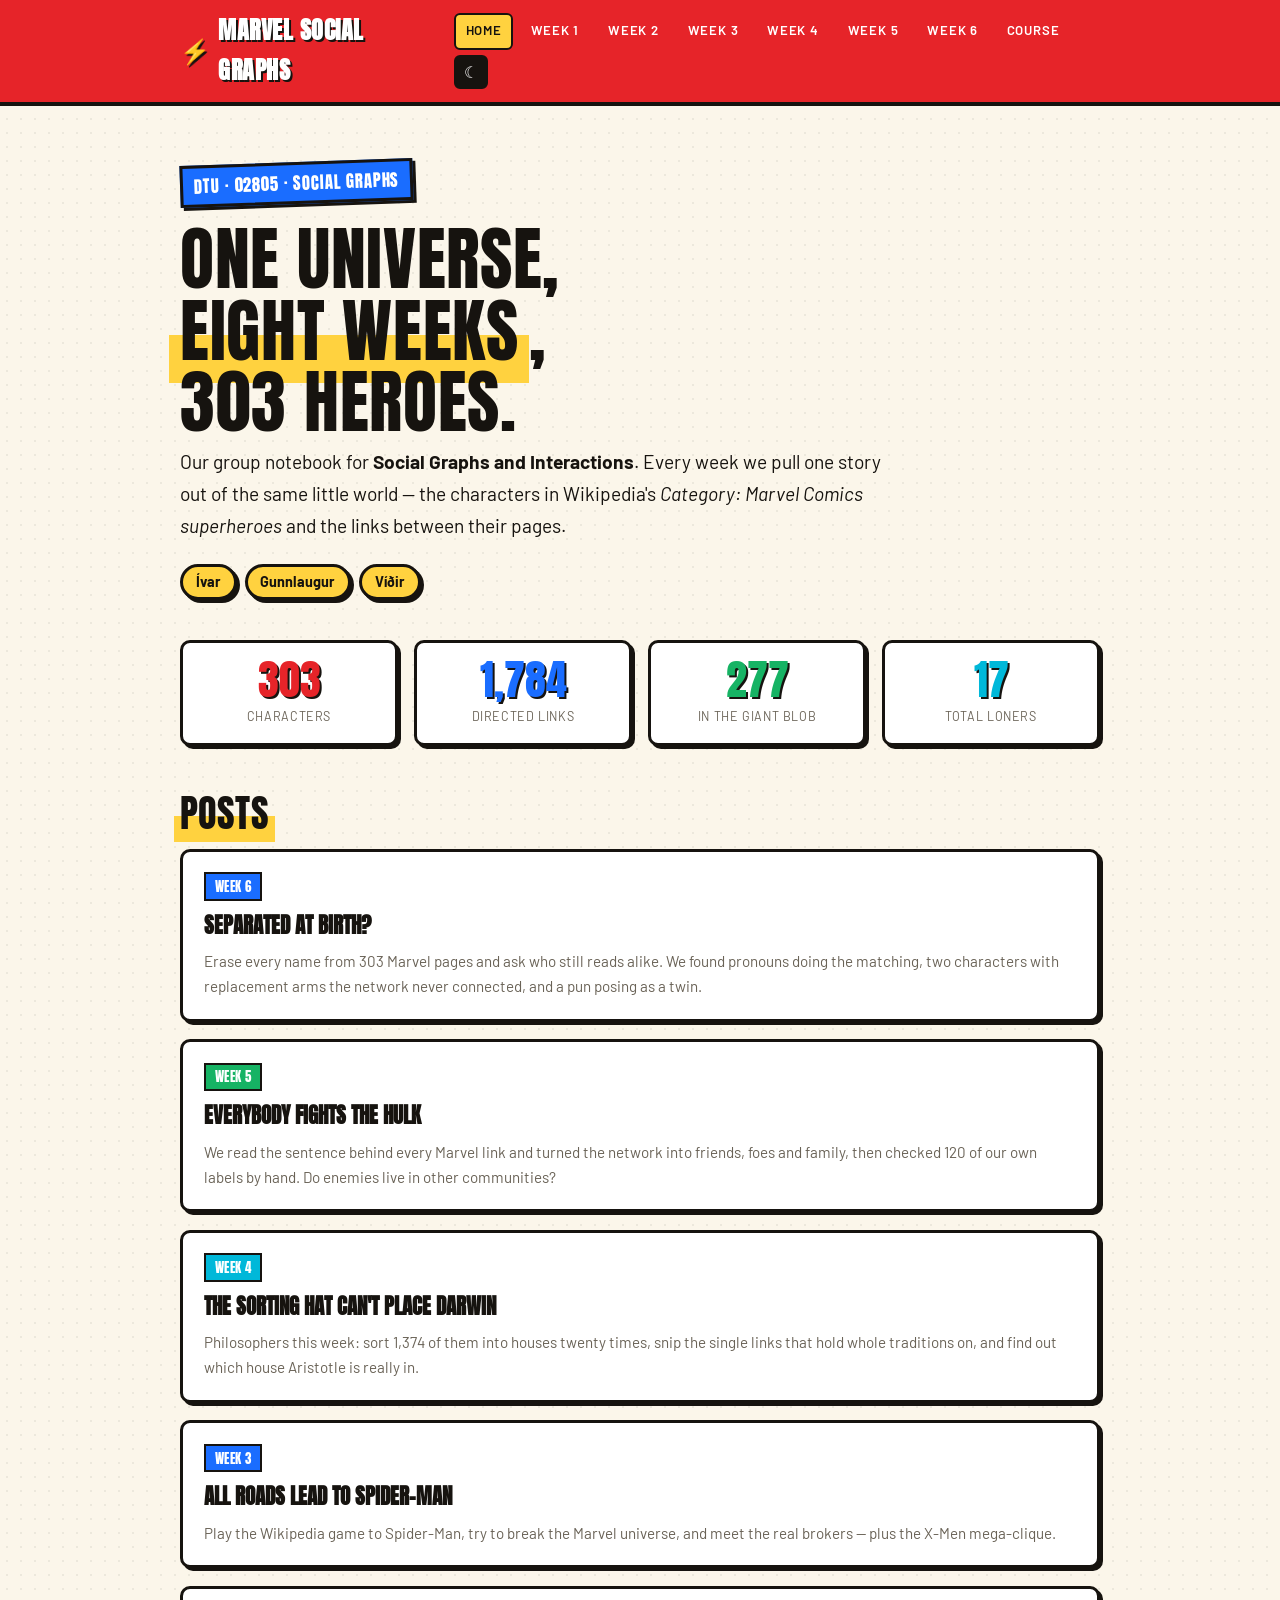
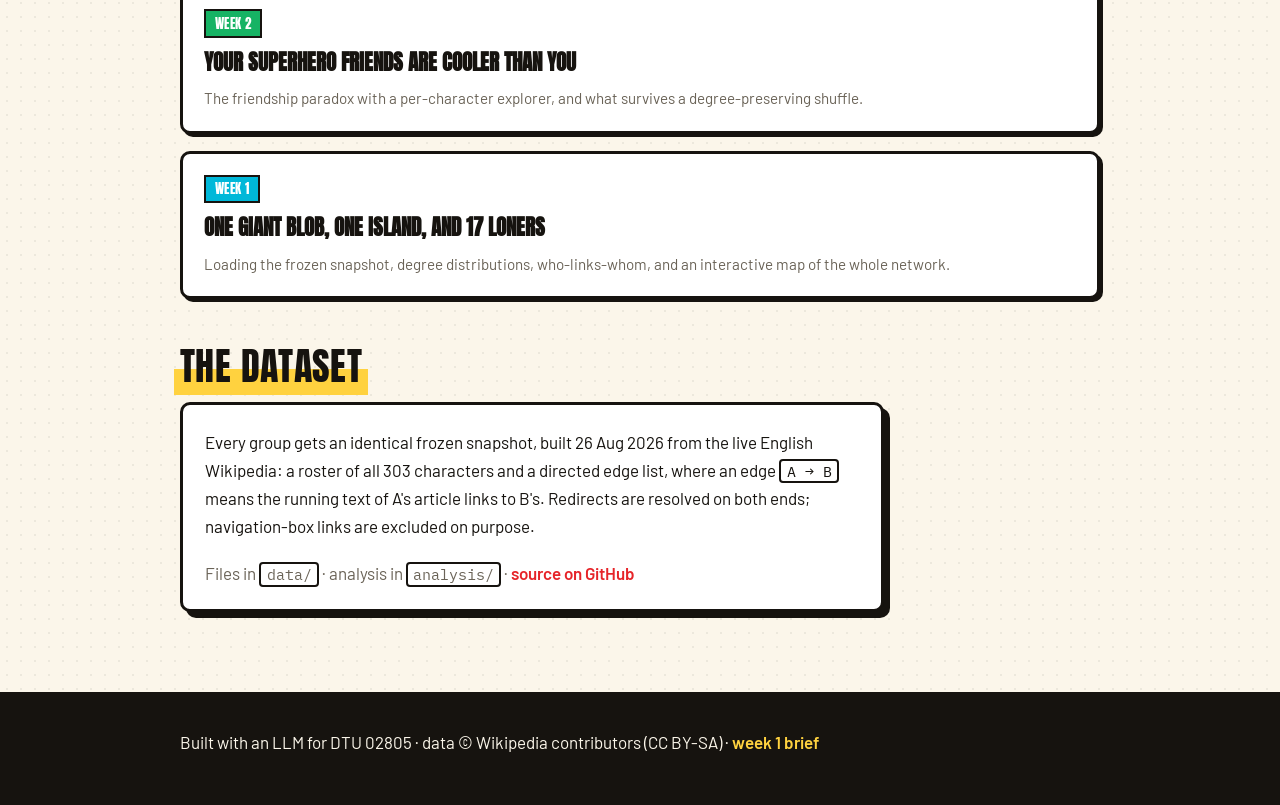
==== commit 0b109cd3: "Week 6 post: separated at birth? (TF-IDF twins, names vs pronouns vs story) Co-Authored-By: Claude O" ====
--- a/index.html
+++ b/index.html
@@ -23,6 +23,7 @@
       <a href="posts/week3.html">Week&nbsp;3</a>
       <a href="posts/week4.html">Week&nbsp;4</a>
       <a href="posts/week5.html">Week&nbsp;5</a>
+      <a href="posts/week6.html">Week&nbsp;6</a>
       <a href="https://sunelehmann.com/socialgraphs2026-web/" target="_blank" rel="noopener">Course</a>
       <button id="themeToggle" type="button">☾</button>
     </nav>
@@ -57,6 +58,11 @@
   <section class="reveal">
     <h2><span class="mark">Posts</span></h2>
     <ul class="posts">
+      <li>
+        <span class="wk">Week 6</span>
+        <a class="title" href="posts/week6.html">Separated at birth?</a>
+        <p>Erase every name from 303 Marvel pages and ask who still reads alike. We found pronouns doing the matching, two characters with replacement arms the network never connected, and a pun posing as a twin.</p>
+      </li>
       <li>
         <span class="wk">Week 5</span>
         <a class="title" href="posts/week5.html">Everybody fights the Hulk</a>
--- a/assets/style.css
+++ b/assets/style.css
@@ -608,3 +608,64 @@
 .fr-v { font-size: .82rem; font-weight: 700; }
 .fr.real .fr-v { color: var(--green); } .fr.fake .fr-v { color: var(--red); }
 .rc-note { font-size: .76rem; margin: -.2rem 0 .5rem; }
+
+/* ---------- week 6: separated at birth ---------- */
+:root { --wk-n: #e62429; --wk-p: #9b5de5; --wk-s: #1a6dff; }
+[data-theme="dark"] { --wk-n: #ff5a60; --wk-p: #b98cff; --wk-s: #5c9bff; }
+@media (prefers-color-scheme: dark) { :root:not([data-theme="light"]) { --wk-n: #ff5a60; --wk-p: #b98cff; --wk-s: #5c9bff; } }
+.wk-n, .wk-p, .wk-s { border-bottom: 3px solid; padding: 0 .15em; border-radius: 2px; font-weight: 700; color: var(--ink); }
+.wk-n { border-color: var(--wk-n); background: color-mix(in srgb, var(--wk-n) 14%, transparent); }
+.wk-p { border-color: var(--wk-p); background: color-mix(in srgb, var(--wk-p) 16%, transparent); }
+.wk-s { border-color: var(--wk-s); background: color-mix(in srgb, var(--wk-s) 14%, transparent); }
+
+.pass-cards { display: grid; grid-template-columns: repeat(3, 1fr); gap: .7rem; margin: .4rem 0 1.2rem; }
+.pass-card { background: var(--panel); border: 3px solid var(--rule); border-radius: 8px; padding: .6rem .7rem; box-shadow: var(--shadow-sm); font-size: .88rem; }
+.pass-card b { display: block; font-family: "Anton", sans-serif; text-transform: uppercase; font-weight: 400; font-size: 1.05rem; color: var(--red); margin-bottom: .2rem; }
+@media (max-width: 700px) { .pass-cards { grid-template-columns: 1fr; } }
+
+.ladder { margin: 1rem 0 1.3rem; display: grid; gap: .55rem; }
+.lrow { display: grid; grid-template-columns: 11.5rem 1fr 6.5rem 7.5rem; gap: .7rem; align-items: center; }
+.llab { font-weight: 700; font-size: .9rem; }
+.lbar { display: flex; gap: 2px; height: 30px; border: 2px solid var(--ink); border-radius: 4px; overflow: hidden; background: var(--paper); }
+.lbar.empty { align-items: center; justify-content: center; color: var(--muted); border-style: dashed; }
+.lseg { display: flex; align-items: center; padding: 0 .4rem; font-size: .74rem; font-weight: 700; white-space: nowrap; overflow: hidden; color: #fff; }
+.lseg.n { background: var(--wk-n); } .lseg.p { background: var(--wk-p); } .lseg.s { background: var(--wk-s); }
+.lnum b { font-family: "Anton", sans-serif; font-size: 1.25rem; font-weight: 400; display: block; line-height: 1; }
+.lnum span { font-size: .7rem; color: var(--muted); text-transform: uppercase; letter-spacing: .03em; }
+.lrand { opacity: .75; }
+@media (max-width: 680px) {
+  .lrow { grid-template-columns: 1fr 1fr; }
+  .llab, .lbar { grid-column: 1 / -1; }
+}
+
+.tf-wrap { background: var(--panel); border: 3px solid var(--rule); border-radius: 12px; padding: .9rem; box-shadow: var(--shadow); margin: .6rem 0 1.6rem; }
+.tf-card { margin-top: .3rem; }
+.twin { display: grid; grid-template-columns: 2rem 1fr; gap: .5rem; padding: .55rem 0; border-top: 2px dashed color-mix(in srgb, var(--ink) 18%, transparent); }
+.tr-k { font-family: "Anton", sans-serif; font-size: 1.5rem; color: var(--red); line-height: 1; }
+.tr-top { display: flex; flex-wrap: wrap; align-items: center; gap: .3rem .6rem; }
+.tr-n { font: inherit; font-weight: 700; font-size: 1rem; background: none; border: 0; padding: 0; color: var(--ink); cursor: pointer; text-decoration: underline; text-decoration-color: var(--yellow); text-decoration-thickness: 3px; }
+.hop { font-size: .72rem; font-weight: 700; text-transform: uppercase; letter-spacing: .03em; padding: .05rem .45rem; border-radius: 99px; border: 2px solid var(--ink); }
+.hop.near { background: var(--paper); } .hop.mid { background: color-mix(in srgb, var(--yellow) 45%, transparent); }
+.hop.far { background: var(--yellow); color: #16130f; }
+.tr-bar { position: relative; height: 10px; margin: .3rem 0 .35rem; max-width: min(26rem, calc(100% - 4.2rem)); background: var(--paper); border: 1.5px solid var(--ink); border-radius: 3px; }
+.tr-bar span { position: absolute; left: 0; top: 0; bottom: 0; background: var(--ink); border-radius: 2px; }
+.tr-bar em { position: absolute; left: calc(100% + .5rem); top: -.35rem; font-style: normal; font-size: .75rem; color: var(--muted); white-space: nowrap; }
+.tr-w { line-height: 1.9; }
+.tw { margin-right: .15rem; }
+.tf-key { font-size: .76rem; margin-top: .6rem; }
+
+.hall { display: grid; grid-template-columns: repeat(2, minmax(0, 1fr)); gap: .9rem; margin: 1rem 0 1.3rem; }
+.lt { background: var(--panel); border: 3px solid var(--rule); border-radius: 10px; padding: .7rem .8rem; box-shadow: var(--shadow-sm); display: grid; gap: .35rem; align-content: start; }
+.lt:nth-child(odd) { transform: rotate(-.4deg); } .lt:nth-child(even) { transform: rotate(.4deg); }
+.lt-h { display: flex; flex-wrap: wrap; justify-content: space-between; gap: .2rem .8rem; align-items: baseline; }
+.lt-h b { font-family: "Anton", sans-serif; text-transform: uppercase; font-weight: 400; font-size: 1.1rem; }
+.lt-v { font-size: .78rem; font-weight: 700; padding: .05rem .5rem; border: 2px solid var(--ink); border-radius: 4px; transform: rotate(-2deg); }
+.lt.real .lt-v { background: var(--green); color: #fff; }
+.lt.meta .lt-v { background: var(--yellow); color: #16130f; }
+.lt.fake .lt-v { background: var(--red); color: #fff; }
+.lt.fake { border-style: dashed; }
+.lt-meta { font-size: .74rem; color: var(--muted); text-transform: uppercase; letter-spacing: .03em; }
+.lt-q { margin: 0; font-size: .84rem; line-height: 1.45; padding-left: .6rem; border-left: 4px solid var(--wk-s); }
+.lt-q span { font-weight: 700; }
+.lt-note { margin: .2rem 0 0; font-size: .86rem; }
+@media (max-width: 760px) { .hall { grid-template-columns: 1fr; } .lt { transform: none !important; } }
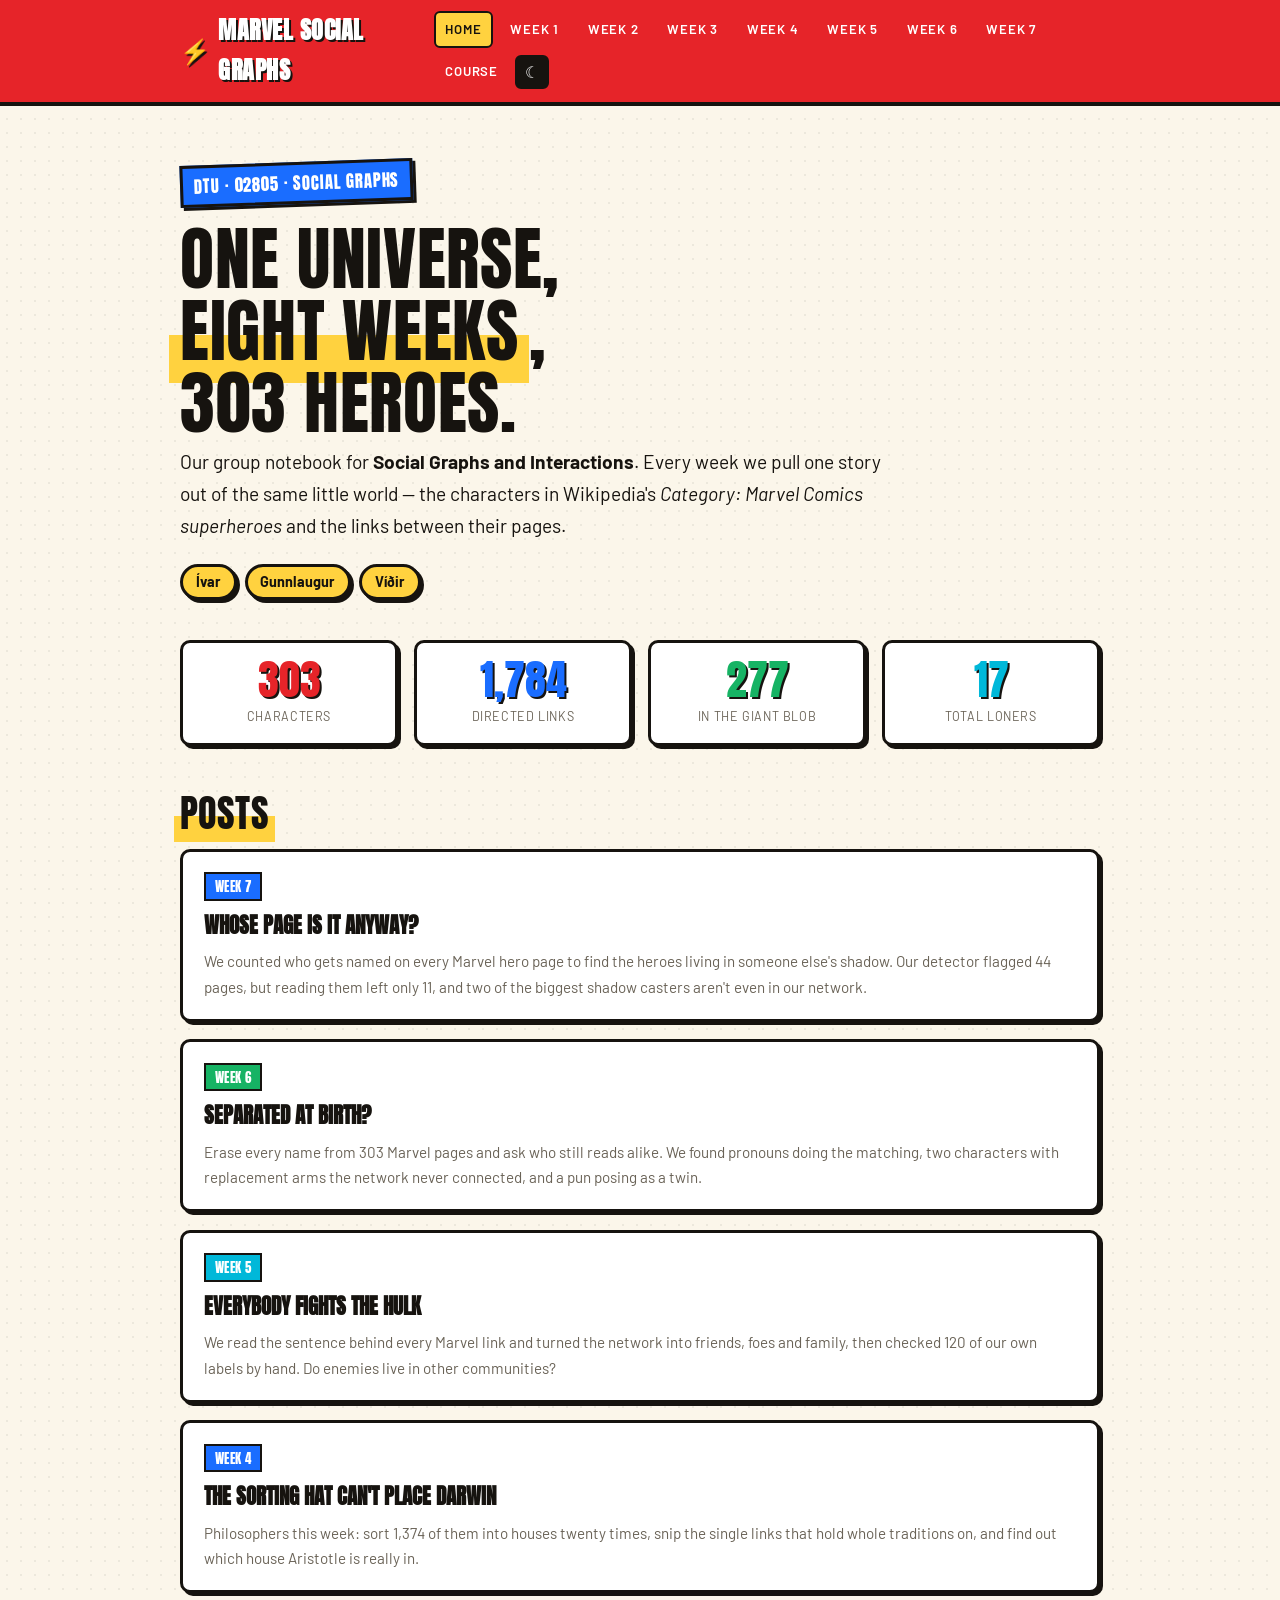
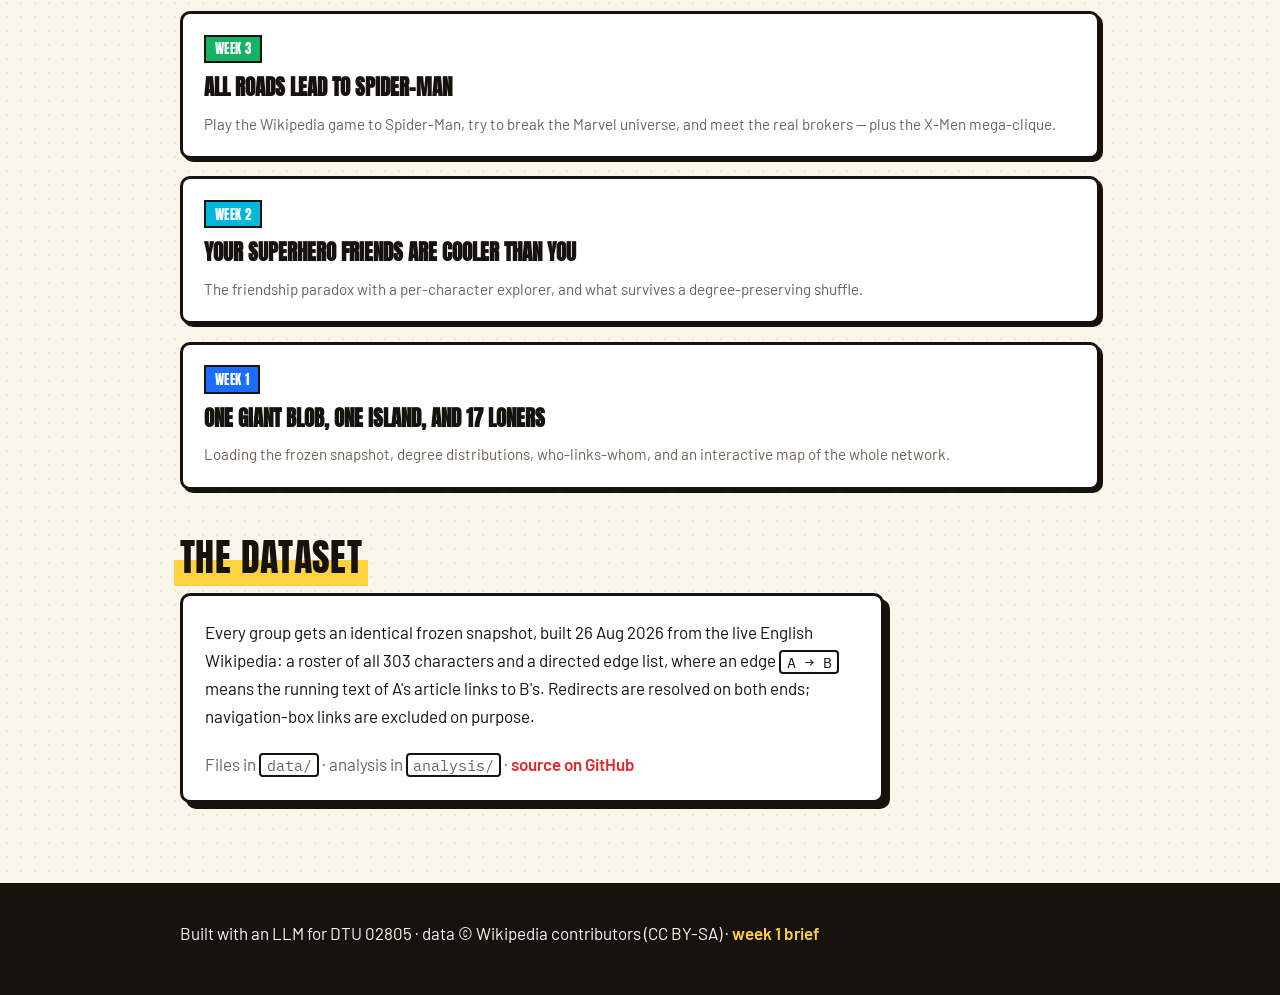
==== commit cb9c8a61: "Week 7 post: whose page is it anyway? (who gets named on each hero's own page, audited by hand) Co-A" ====
--- a/index.html
+++ b/index.html
@@ -24,6 +24,7 @@
       <a href="posts/week4.html">Week&nbsp;4</a>
       <a href="posts/week5.html">Week&nbsp;5</a>
       <a href="posts/week6.html">Week&nbsp;6</a>
+      <a href="posts/week7.html">Week&nbsp;7</a>
       <a href="https://sunelehmann.com/socialgraphs2026-web/" target="_blank" rel="noopener">Course</a>
       <button id="themeToggle" type="button">☾</button>
     </nav>
@@ -58,6 +59,11 @@
   <section class="reveal">
     <h2><span class="mark">Posts</span></h2>
     <ul class="posts">
+      <li>
+        <span class="wk">Week 7</span>
+        <a class="title" href="posts/week7.html">Whose page is it anyway?</a>
+        <p>We counted who gets named on every Marvel hero page to find the heroes living in someone else's shadow. Our detector flagged 44 pages, but reading them left only 11, and two of the biggest shadow casters aren't even in our network.</p>
+      </li>
       <li>
         <span class="wk">Week 6</span>
         <a class="title" href="posts/week6.html">Separated at birth?</a>
--- a/assets/style.css
+++ b/assets/style.css
@@ -669,3 +669,61 @@
 .lt-q span { font-weight: 700; }
 .lt-note { margin: .2rem 0 0; font-size: .86rem; }
 @media (max-width: 760px) { .hall { grid-template-columns: 1fr; } .lt { transform: none !important; } }
+
+/* ---------- week 7: whose page is it anyway? ---------- */
+:root { --w7-alias: #9b5de5; --w7-mantle: #1a6dff; --w7-thin: #a49f93; --w7-real: #e62429; --w7-gold: #f2a900; }
+[data-theme="dark"] { --w7-alias: #b98cff; --w7-mantle: #5c9bff; --w7-thin: #6a6357; --w7-real: #ff5a60; --w7-gold: #ffc53d; }
+@media (prefers-color-scheme: dark) { :root:not([data-theme="light"]) { --w7-alias: #b98cff; --w7-mantle: #5c9bff; --w7-thin: #6a6357; --w7-real: #ff5a60; --w7-gold: #ffc53d; } }
+.w7-steps { display: grid; grid-template-columns: repeat(4, 1fr); gap: .7rem; margin: .4rem 0 1.2rem; }
+@media (max-width: 860px) { .w7-steps { grid-template-columns: 1fr 1fr; } }
+@media (max-width: 520px) { .w7-steps { grid-template-columns: 1fr; } }
+.pass-card b.inline { display: inline; font-size: .95rem; color: var(--ink); }
+.w7k { font-weight: 700; padding: 0 .25em; border-radius: 2px; }
+.w7k-s { background: var(--w7-gold); color: #16130f; } .w7k-c { background: var(--ink); color: var(--paper); }
+
+.abar { display: flex; gap: 3px; min-height: 64px; border: 3px solid var(--ink); border-radius: 6px; overflow: hidden; box-shadow: var(--shadow-sm); margin: .8rem 0 .6rem; background: var(--paper); }
+.aseg { font: inherit; border: 0; cursor: pointer; display: flex; flex-direction: column; justify-content: center; align-items: flex-start; padding: .3rem .55rem; min-width: 2.4rem; color: #fff; text-align: left; overflow: hidden; }
+.aseg b { font-family: "Anton", sans-serif; font-weight: 400; font-size: 1.6rem; line-height: 1; }
+.aseg span { font-size: .72rem; font-weight: 700; line-height: 1.15; }
+.aseg.alias { background: var(--w7-alias); } .aseg.mantle { background: var(--w7-mantle); }
+.aseg.thin { background: var(--w7-thin); } .aseg.thin span { display: none; }
+.aseg.real { background: var(--w7-real); }
+.aseg.on { outline: 4px solid var(--yellow); outline-offset: -4px; }
+.audit-list { display: flex; flex-wrap: wrap; gap: .45rem; margin: .2rem 0 1.2rem; }
+.al-h { width: 100%; font-size: .74rem; font-weight: 700; text-transform: uppercase; letter-spacing: .04em; color: var(--muted); margin-bottom: .1rem; }
+.al-chip { font: inherit; text-align: left; cursor: pointer; background: var(--panel); color: var(--ink); border: 2px solid var(--ink); border-radius: 6px; padding: .25rem .5rem; display: grid; font-size: .84rem; box-shadow: 2px 2px 0 var(--ink); }
+.al-chip span { font-size: .72rem; }
+.al-chip:hover { background: color-mix(in srgb, var(--yellow) 35%, var(--panel)); }
+
+.eclipse { display: grid; gap: .25rem; margin: 1rem 0 1.3rem; }
+.ec-row { display: grid; grid-template-columns: 9.5rem 1fr 4rem; gap: .3rem .7rem; align-items: center; padding: .45rem 0; border-top: 2px dashed color-mix(in srgb, var(--ink) 18%, transparent); }
+.ec-n { font: inherit; font-weight: 700; text-align: left; background: none; border: 0; padding: 0; color: var(--ink); cursor: pointer; text-decoration: underline; text-decoration-color: var(--yellow); text-decoration-thickness: 3px; }
+.ec-bars { display: grid; gap: 3px; min-width: 0; }
+.ec-line { display: grid; grid-template-columns: minmax(0, 1fr) minmax(7rem, 12.5rem); gap: .5rem; align-items: center; }
+.ec-b { position: relative; height: 16px; background: var(--paper); border: 1.5px solid var(--ink); border-radius: 3px; overflow: hidden; }
+.ec-b span { position: absolute; left: 0; top: 0; bottom: 0; border-radius: 2px; }
+.ec-b.s span { background: var(--w7-gold); } .ec-b.c span { background: var(--ink); }
+.ec-line em { font-style: normal; font-size: .76rem; font-weight: 700; line-height: 1.15; }
+.nopage { font-style: normal; font-weight: 700; font-size: .66rem; text-transform: uppercase; letter-spacing: .03em; }
+.ec-r { text-align: right; }
+.ec-r b { font-family: "Anton", sans-serif; font-weight: 400; font-size: 1.35rem; display: block; line-height: 1; color: var(--w7-real); }
+.ec-r span { font-size: .66rem; text-transform: uppercase; color: var(--muted); }
+.ec-note { grid-column: 1 / -1; margin: 0; font-size: .84rem; color: var(--muted); }
+@media (max-width: 600px) { .ec-row { grid-template-columns: 1fr 3.4rem; } .ec-n { grid-column: 1 / -1; } }
+
+.sp-card { margin-top: .3rem; }
+.vd { font-size: .74rem; font-weight: 700; text-transform: uppercase; letter-spacing: .03em; padding: .1rem .5rem; border: 2px solid var(--ink); border-radius: 4px; }
+.vd.real { background: var(--w7-real); color: #fff; } .vd.alarm { background: var(--w7-alias); color: #fff; }
+.vd.clear { background: var(--w7-gold); color: #16130f; } .vd.thin { background: var(--w7-thin); color: #fff; }
+.sp-bars { display: grid; gap: 4px; margin: .7rem 0 .6rem; }
+.sp-row { display: grid; grid-template-columns: minmax(7rem, 13rem) 1fr 2.6rem; gap: .6rem; align-items: center; font-size: .86rem; }
+.sp-l { overflow: hidden; text-overflow: ellipsis; white-space: nowrap; }
+.sp-row.s .sp-l { font-weight: 700; }
+.sp-b { height: 14px; background: var(--paper); border: 1.5px solid var(--ink); border-radius: 3px; position: relative; overflow: hidden; }
+.sp-b span { position: absolute; left: 0; top: 0; bottom: 0; background: var(--ink); }
+.sp-row.s .sp-b span { background: var(--w7-gold); }
+.sp-v { font-family: "IBM Plex Mono", monospace; font-size: .8rem; text-align: right; }
+.sp-rc { display: grid; gap: .4rem; margin: .5rem 0; }
+.sp-rc mark { background: var(--yellow); color: #16130f; padding: 0 .1em; }
+.sp-key { font-size: .74rem; margin: .5rem 0 0; }
+@media (max-width: 520px) { .sp-row { grid-template-columns: 6.5rem 1fr 2.2rem; } }
